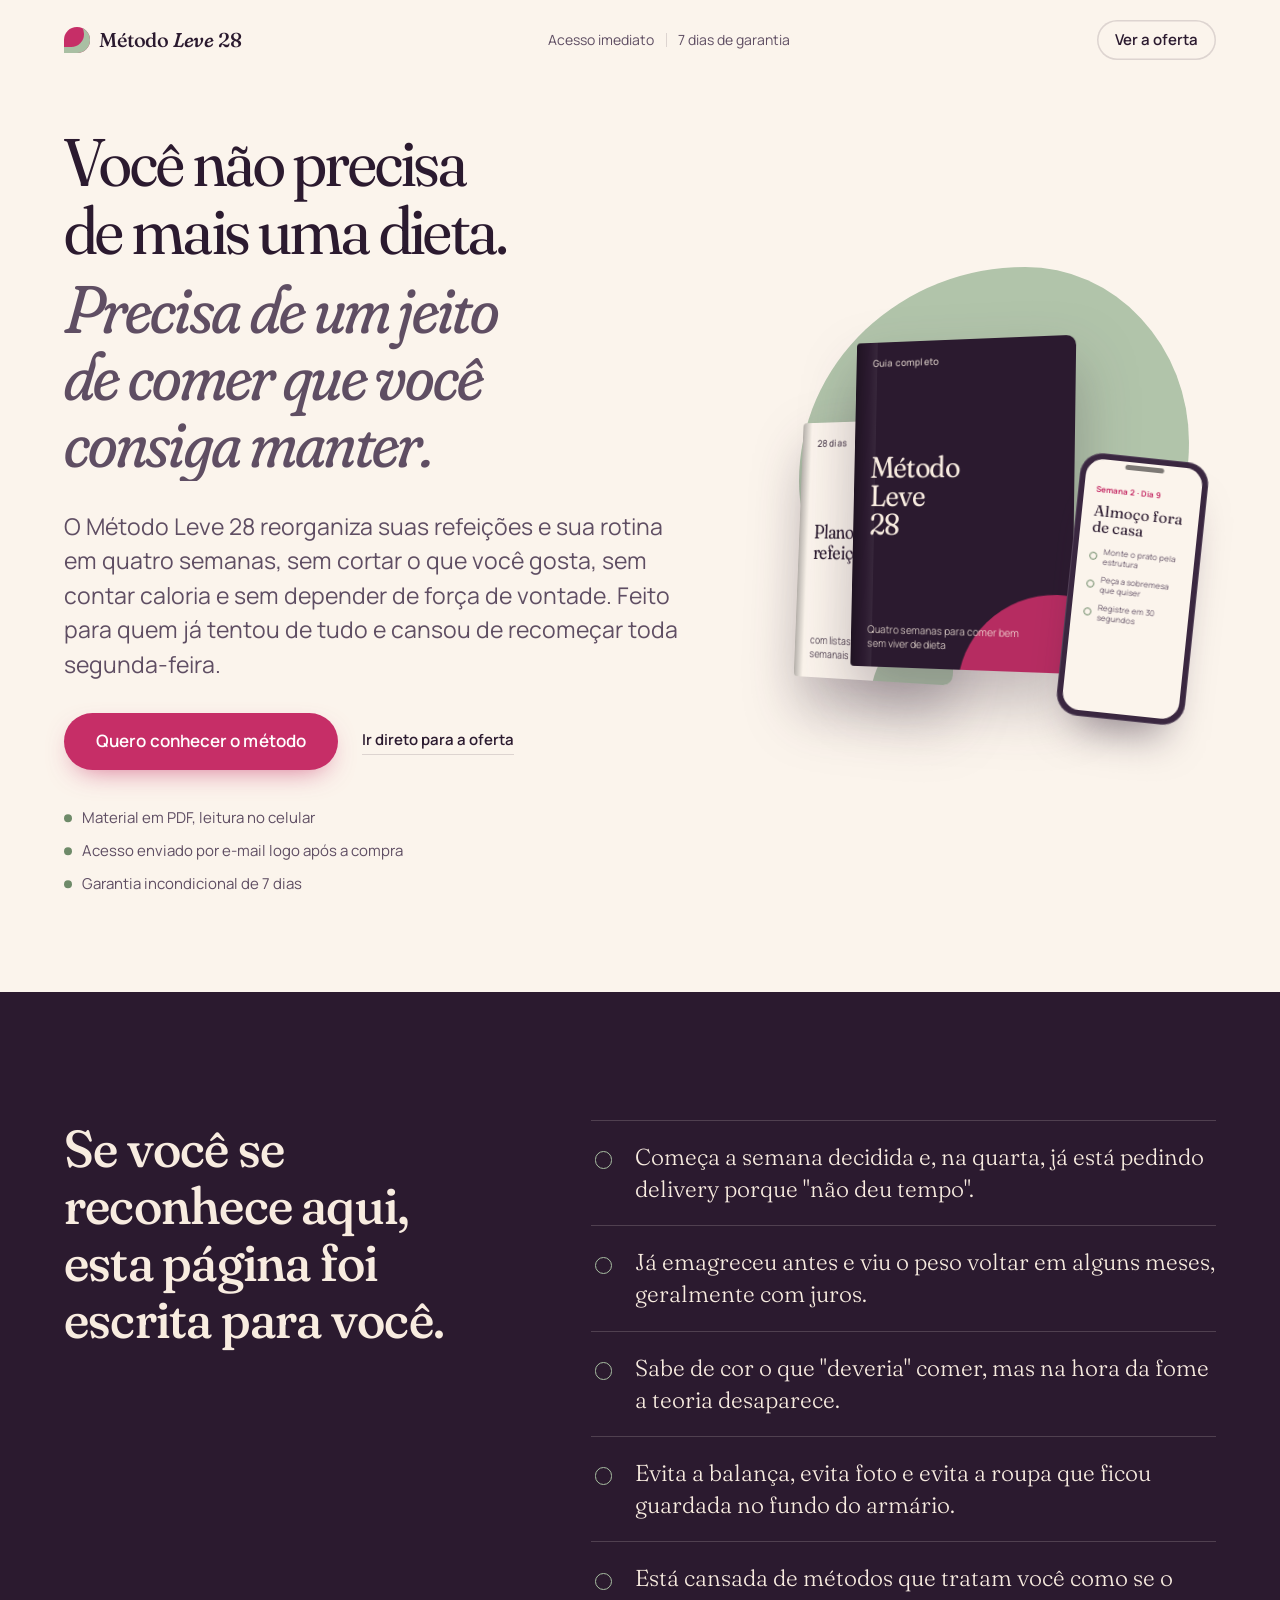
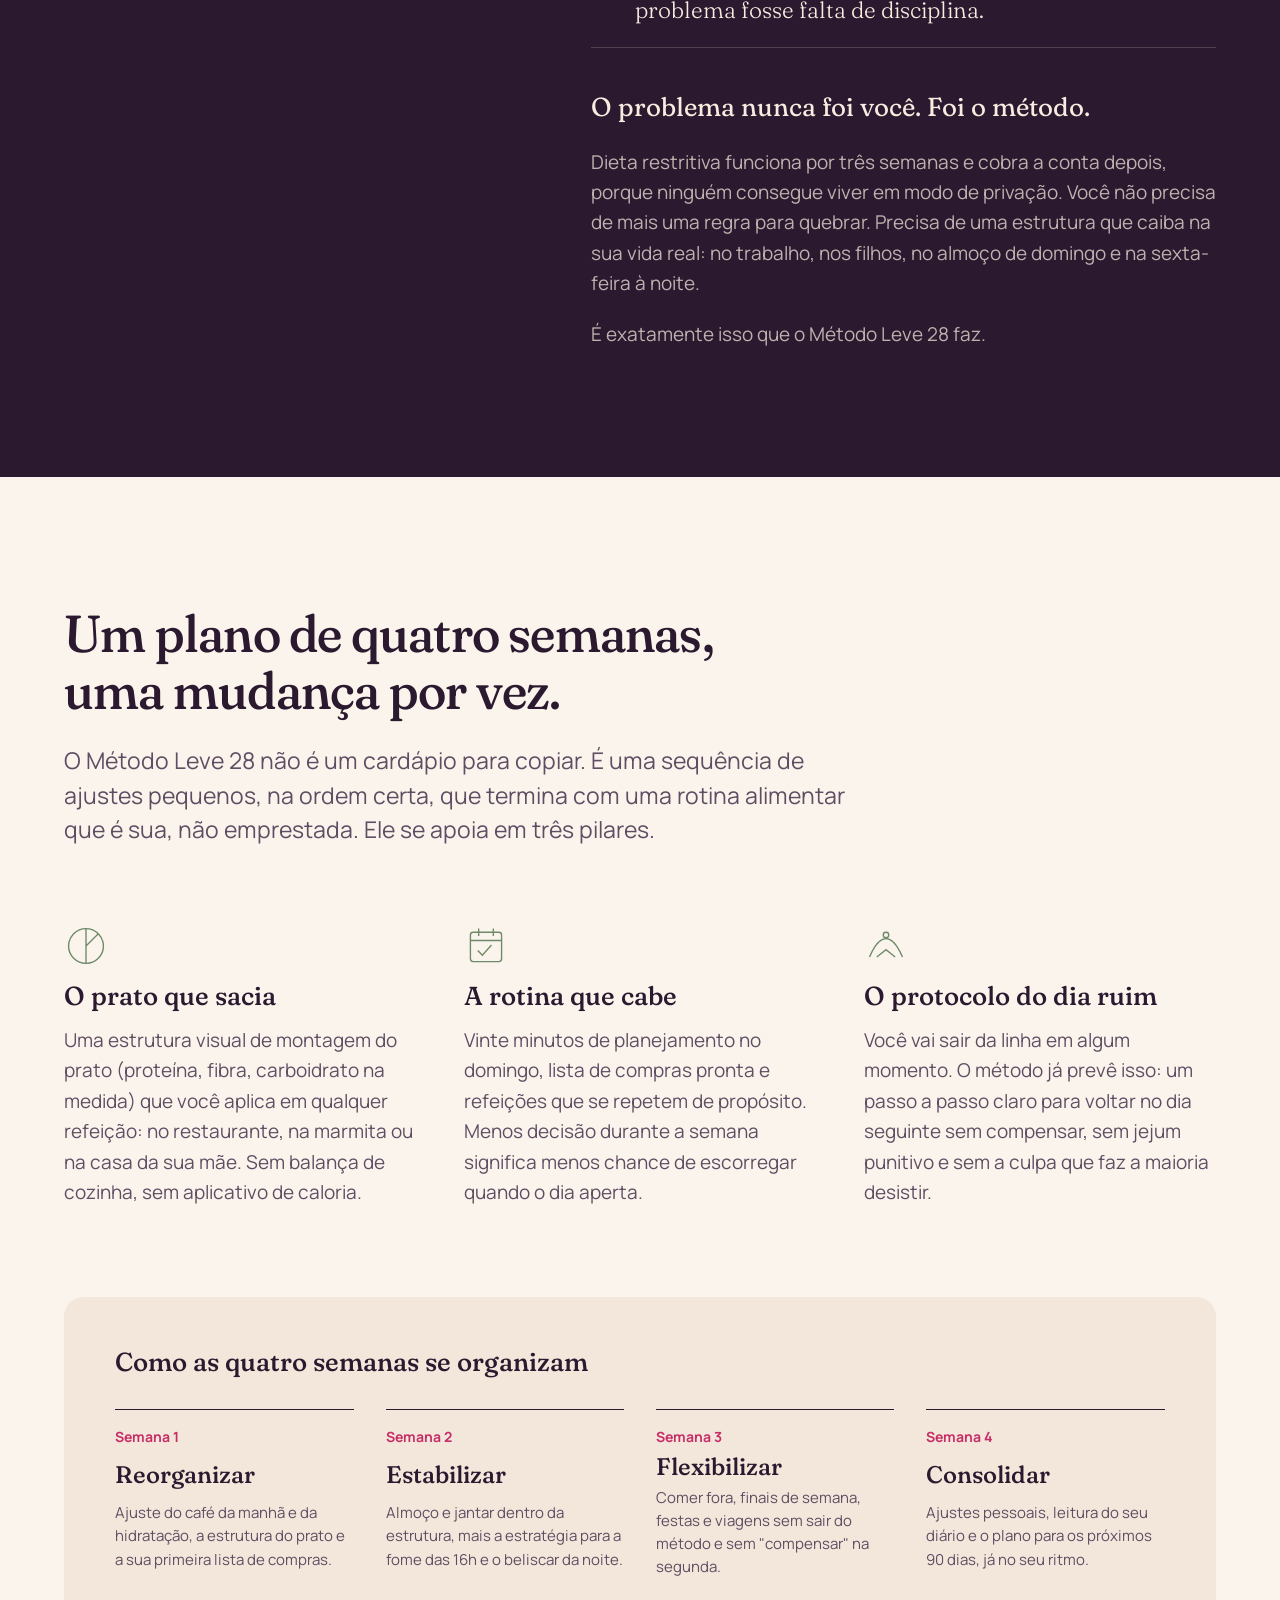
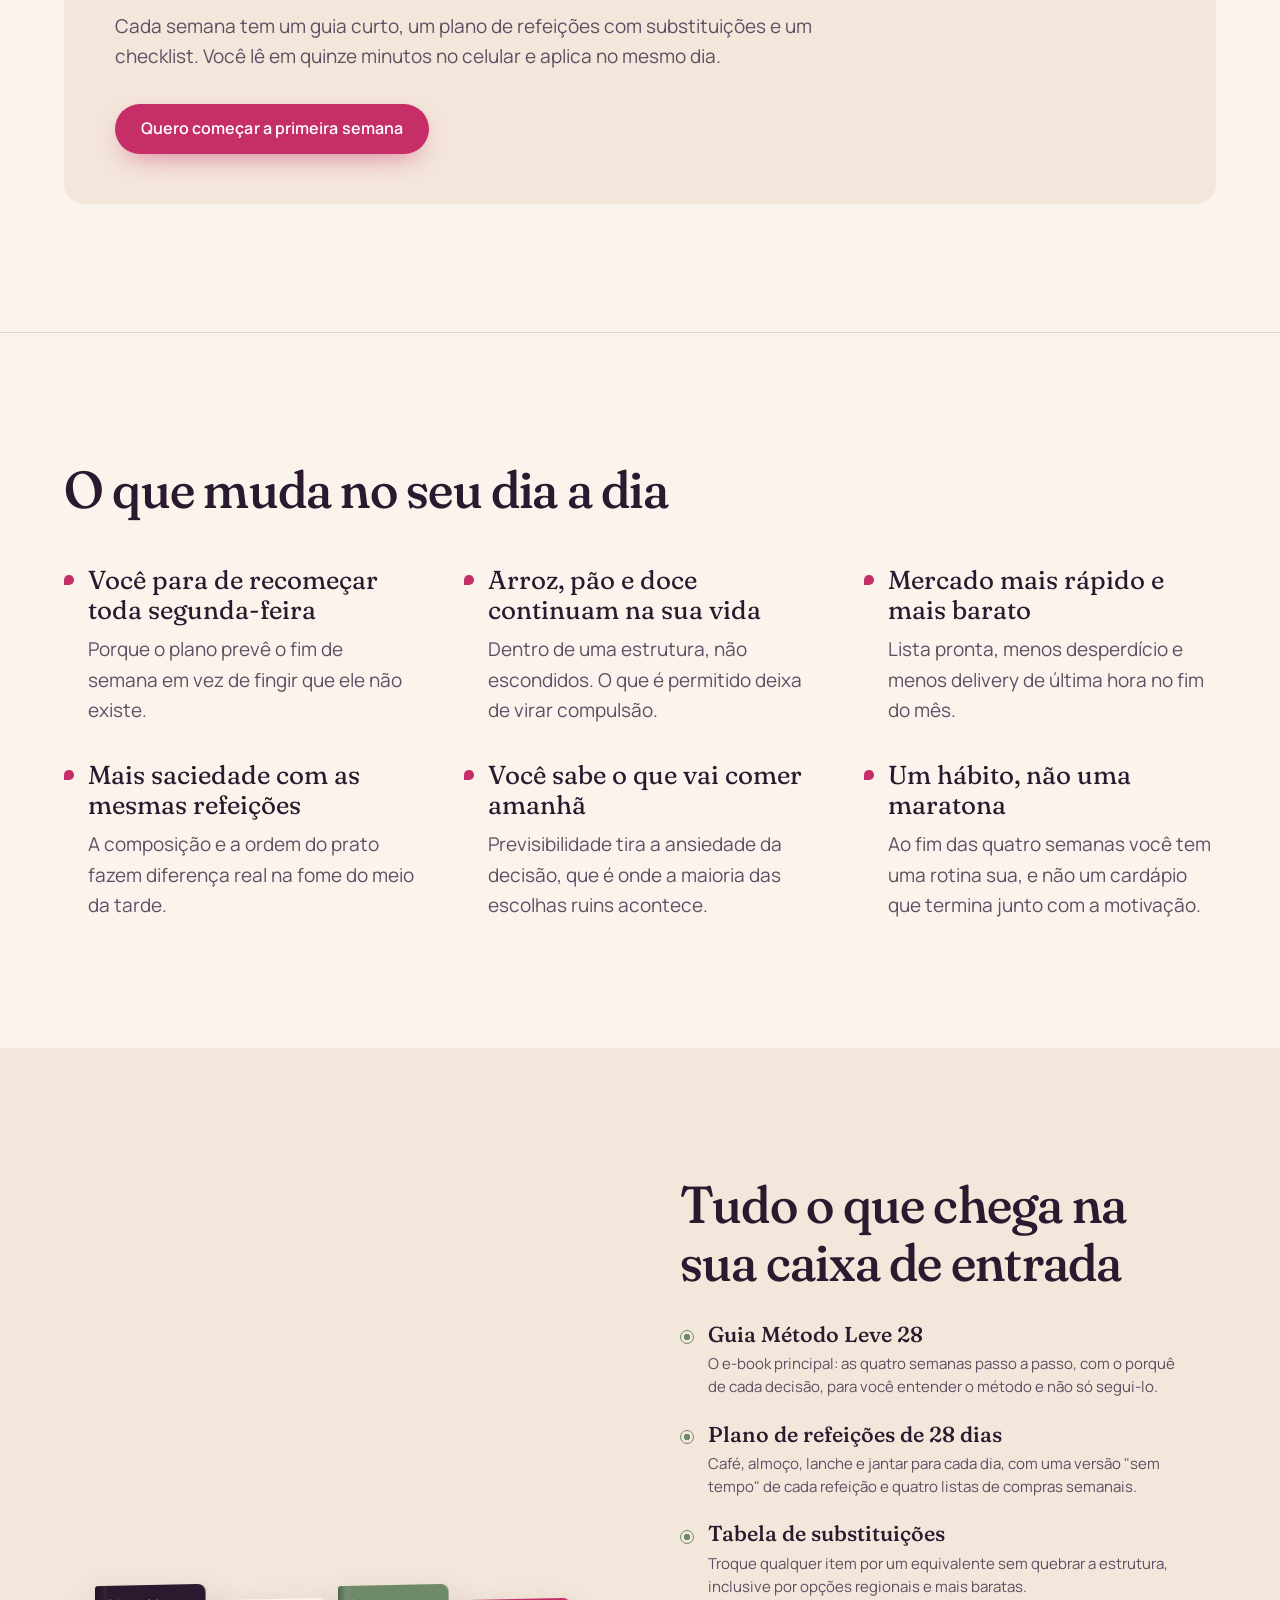
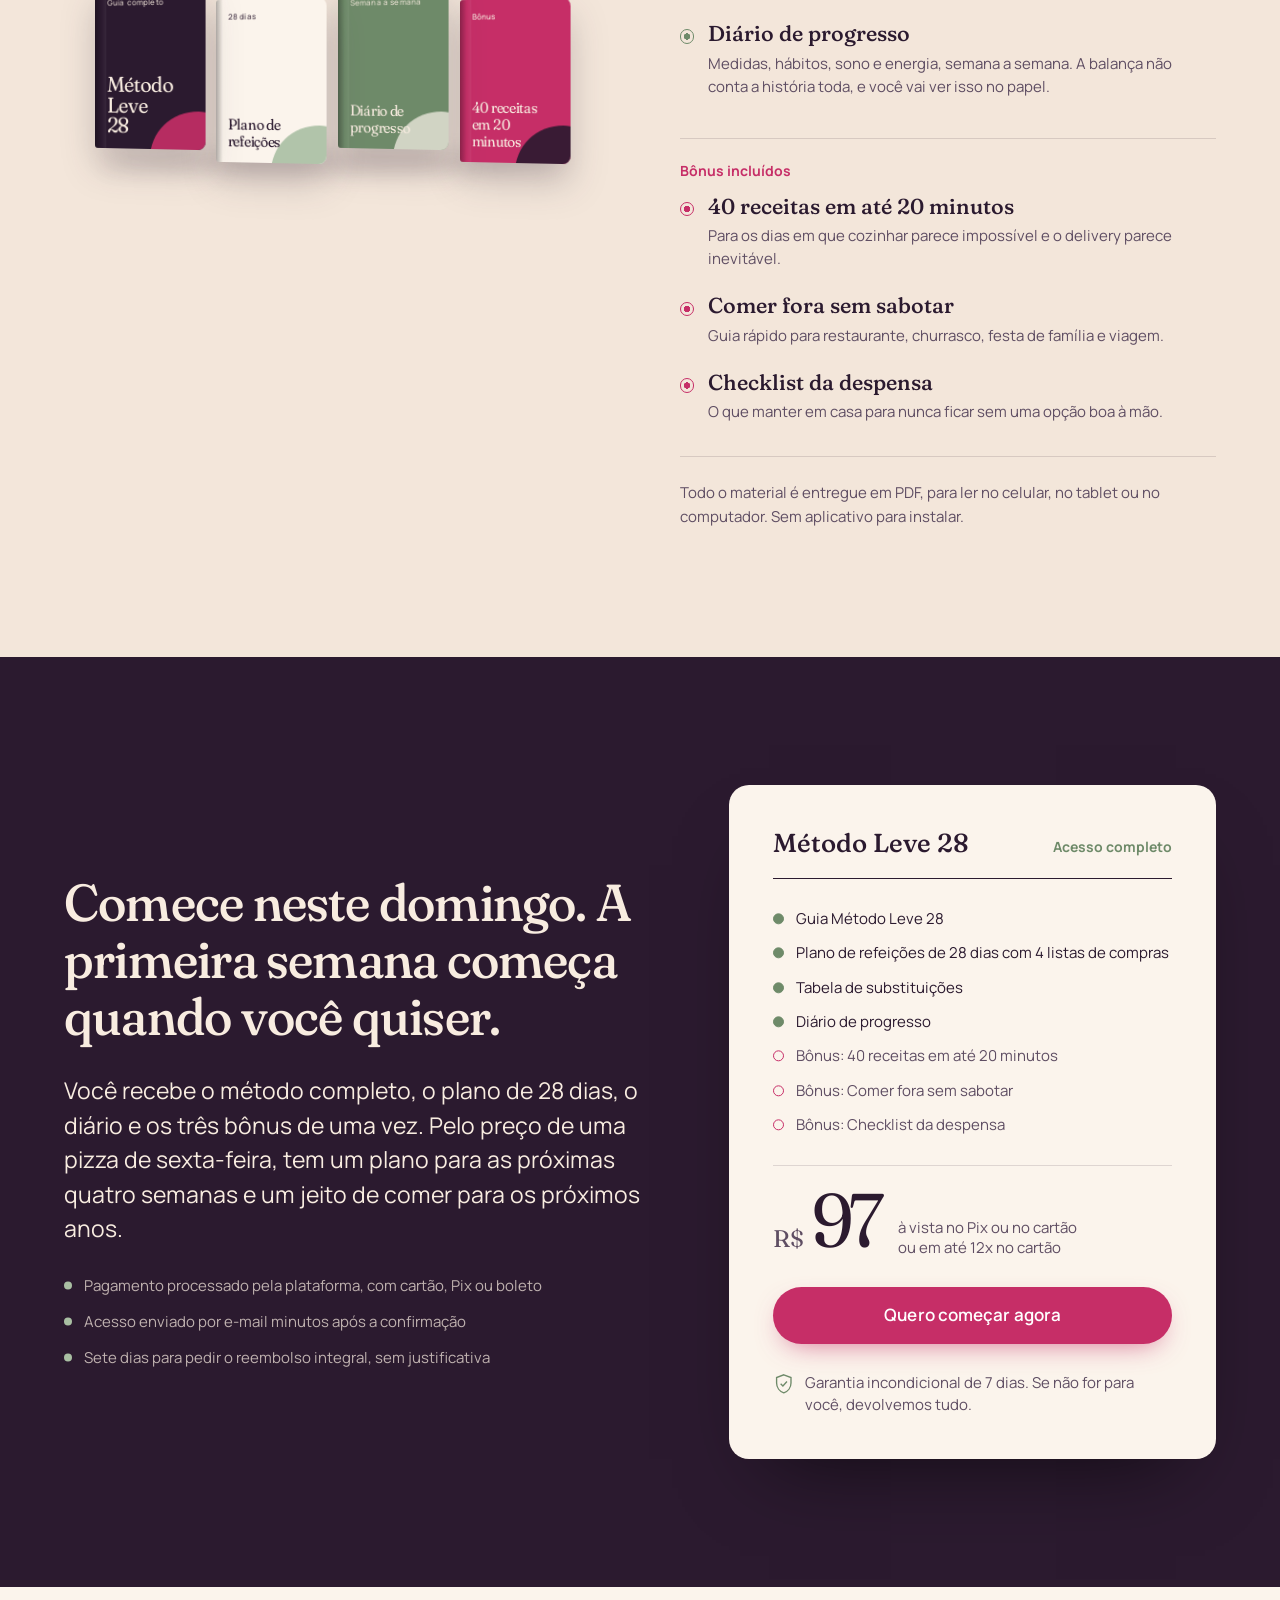
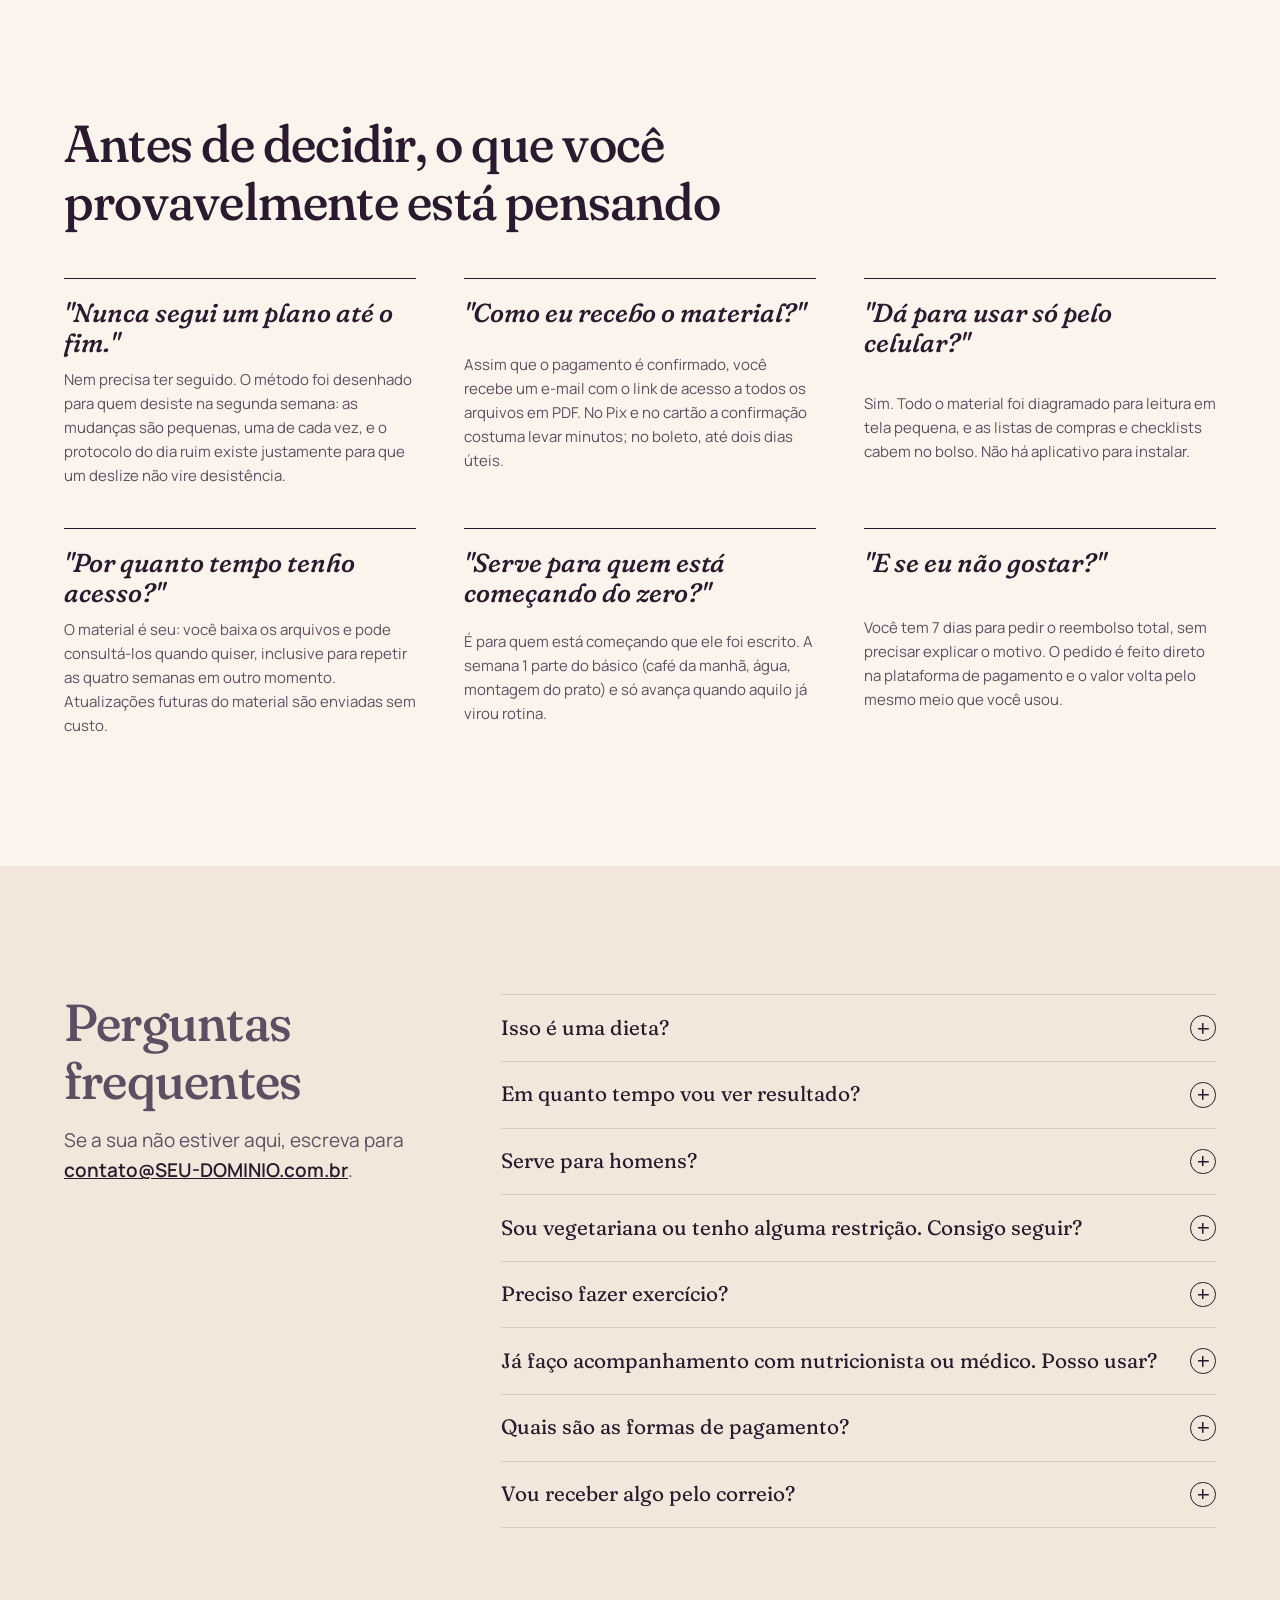
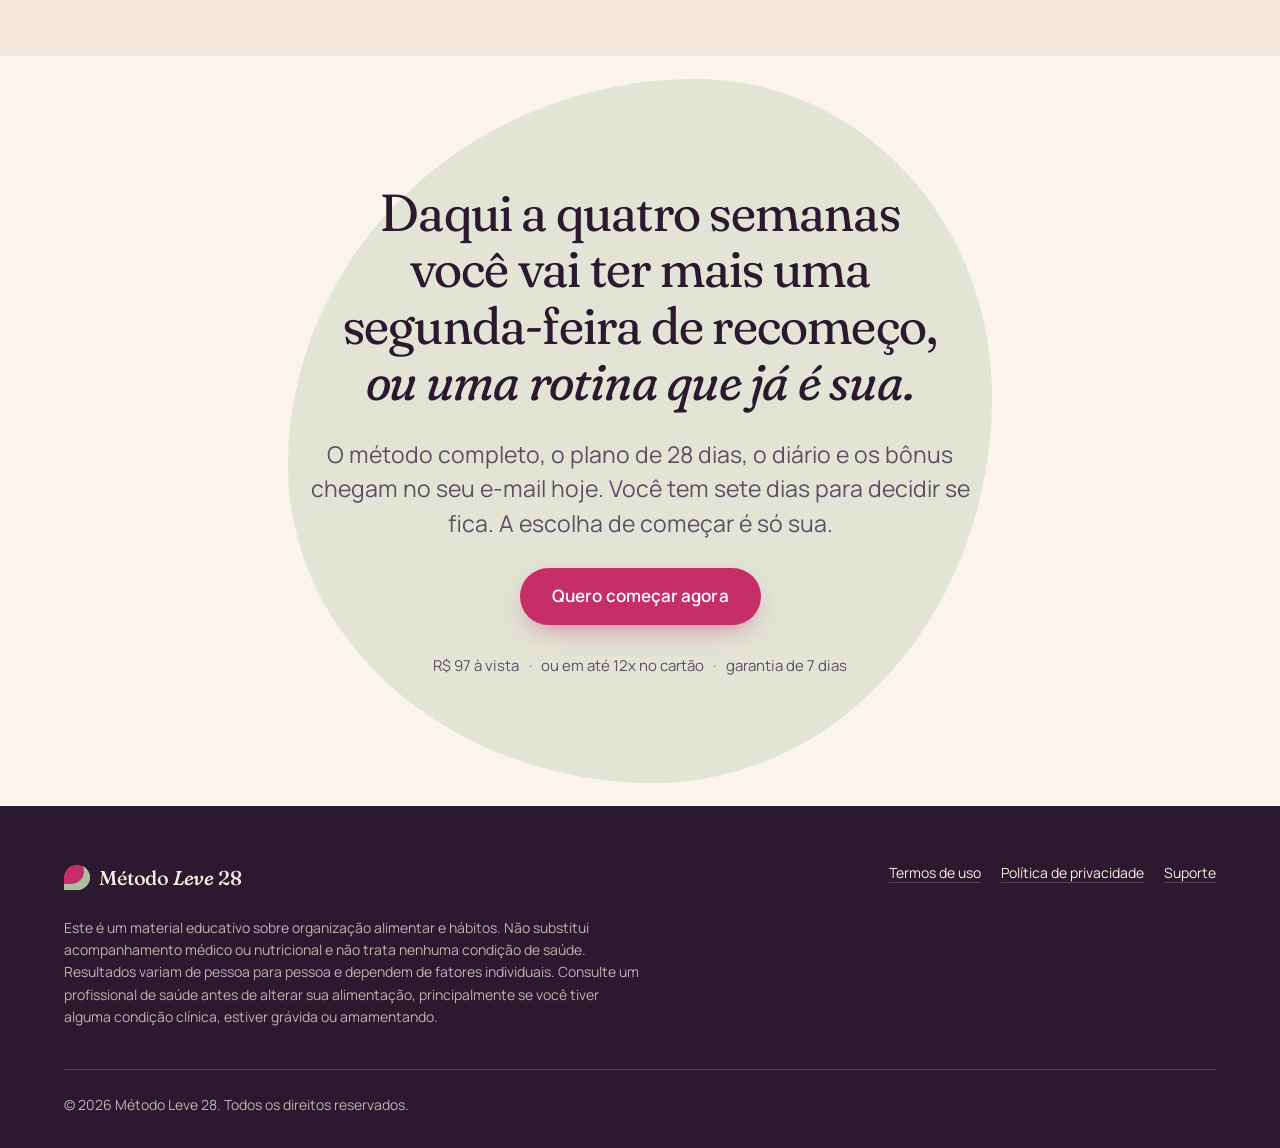
==== index.html @ 1464fa87 "Landing page Método Leve 28 Página de vendas estática (HTML, CSS e JS puros): hero, problema, método" ====
<!doctype html>
<html lang="pt-BR">
<head>
  <meta charset="utf-8">
  <meta name="viewport" content="width=device-width, initial-scale=1">
  <title>Método Leve 28 — Emagrecer sem viver de dieta</title>
  <meta name="description" content="Um plano de 4 semanas para reorganizar suas refeições e sua rotina sem cortar o que você gosta, sem contar caloria e sem depender de força de vontade.">
  <meta name="theme-color" content="#2B1A2F">

  <!-- Open Graph (ajuste a URL/imagem antes de publicar) -->
  <meta property="og:title" content="Método Leve 28 — Emagrecer sem viver de dieta">
  <meta property="og:description" content="4 semanas para reorganizar suas refeições e sua rotina — sem cortar o que você gosta e sem contar caloria.">
  <meta property="og:type" content="website">
  <!-- <meta property="og:image" content="https://SEU-DOMINIO/assets/img/og.jpg"> -->

  <link rel="preconnect" href="https://fonts.googleapis.com">
  <link rel="preconnect" href="https://fonts.gstatic.com" crossorigin>
  <link href="https://fonts.googleapis.com/css2?family=Fraunces:ital,opsz,wght,SOFT@0,9..144,300..700,0..100;1,9..144,300..700,0..100&family=Manrope:wght@400;500;600;700&display=swap" rel="stylesheet">
  <link rel="stylesheet" href="assets/css/style.css">
</head>
<body>

<a class="skip" href="#metodo">Pular para o conteúdo</a>

<!-- ============================================================
     01 · HERO
     ============================================================ -->
<header class="hero" id="topo">
  <nav class="nav wrap" aria-label="Principal">
    <a class="brand" href="#topo" aria-label="Método Leve 28, início">
      <span class="brand__mark" aria-hidden="true"></span>
      <span class="brand__name">Método <em>Leve</em> 28</span>
    </a>
    <ul class="nav__trust" aria-label="Garantias">
      <li>Acesso imediato</li>
      <li>7 dias de garantia</li>
    </ul>
    <a class="nav__cta btn btn--ghost" href="#oferta">Ver a oferta</a>
  </nav>

  <div class="hero__grid wrap">
    <div class="hero__copy">
      <h1 class="hero__title">
        <span class="line"><span>Você não precisa de mais uma dieta.</span></span>
        <span class="line line--soft"><span>Precisa de um jeito de comer que você consiga manter.</span></span>
      </h1>
      <p class="hero__lead">
        O Método Leve 28 reorganiza suas refeições e sua rotina em quatro semanas,
        sem cortar o que você gosta, sem contar caloria e sem depender de força de vontade.
        Feito para quem já tentou de tudo e cansou de recomeçar toda segunda-feira.
      </p>
      <div class="hero__actions">
        <a class="btn btn--primary btn--lg" href="#metodo">Quero conhecer o método</a>
        <a class="hero__secondary" href="#oferta">Ir direto para a oferta</a>
      </div>
      <ul class="hero__proof" aria-label="Condições">
        <li>Material em PDF, leitura no celular</li>
        <li>Acesso enviado por e-mail logo após a compra</li>
        <li>Garantia incondicional de 7 dias</li>
      </ul>
    </div>

    <!-- Composição do produto construída em CSS (sem imagens externas) -->
    <div class="hero__visual" aria-hidden="true">
      <div class="shape"></div>
      <div class="stack">
        <div class="book book--main">
          <div class="book__cover">
            <span class="book__kicker">Guia completo</span>
            <span class="book__title">Método<br>Leve<br>28</span>
            <span class="book__sub">Quatro semanas para comer bem sem viver de dieta</span>
          </div>
          <div class="book__spine"></div>
        </div>
        <div class="book book--plan">
          <div class="book__cover">
            <span class="book__kicker">28 dias</span>
            <span class="book__title book__title--sm">Plano de refeições</span>
            <span class="book__sub">com listas de compras semanais</span>
          </div>
          <div class="book__spine"></div>
        </div>
        <div class="phone">
          <div class="phone__bar"></div>
          <div class="phone__screen">
            <span class="phone__eyebrow">Semana 2 · Dia 9</span>
            <span class="phone__h">Almoço fora de casa</span>
            <span class="phone__row"><i></i>Monte o prato pela estrutura</span>
            <span class="phone__row"><i></i>Peça a sobremesa que quiser</span>
            <span class="phone__row"><i></i>Registre em 30 segundos</span>
          </div>
        </div>
      </div>
    </div>
  </div>
</header>

<main>

<!-- ============================================================
     02 · IDENTIFICAÇÃO COM O PROBLEMA
     ============================================================ -->
<section class="problem" id="problema">
  <div class="wrap problem__grid">
    <div class="problem__head">
      <h2 class="h2 h2--light">Se você se reconhece aqui, esta página foi escrita para você.</h2>
    </div>
    <ul class="problem__list">
      <li>Começa a semana decidida e, na quarta, já está pedindo delivery porque "não deu tempo".</li>
      <li>Já emagreceu antes e viu o peso voltar em alguns meses, geralmente com juros.</li>
      <li>Sabe de cor o que "deveria" comer, mas na hora da fome a teoria desaparece.</li>
      <li>Evita a balança, evita foto e evita a roupa que ficou guardada no fundo do armário.</li>
      <li>Está cansada de métodos que tratam você como se o problema fosse falta de disciplina.</li>
    </ul>
    <div class="problem__agit">
      <p class="lead lead--light">
        O problema nunca foi você. Foi o método.
      </p>
      <p>
        Dieta restritiva funciona por três semanas e cobra a conta depois, porque ninguém consegue viver em
        modo de privação. Você não precisa de mais uma regra para quebrar. Precisa de uma estrutura que caiba
        na sua vida real: no trabalho, nos filhos, no almoço de domingo e na sexta-feira à noite.
      </p>
      <p>
        É exatamente isso que o Método Leve 28 faz.
      </p>
    </div>
  </div>
</section>

<!-- ============================================================
     03 · APRESENTAÇÃO DA SOLUÇÃO
     ============================================================ -->
<section class="method" id="metodo">
  <div class="wrap">
    <div class="method__intro">
      <h2 class="h2">Um plano de quatro semanas, uma mudança por vez.</h2>
      <p class="lead">
        O Método Leve 28 não é um cardápio para copiar. É uma sequência de ajustes pequenos, na ordem certa,
        que termina com uma rotina alimentar que é sua, não emprestada. Ele se apoia em três pilares.
      </p>
    </div>

    <div class="pillars">
      <article class="pillar">
        <svg class="pillar__icon" viewBox="0 0 48 48" aria-hidden="true"><circle cx="24" cy="24" r="19" fill="none" stroke="currentColor" stroke-width="1.5"/><path d="M24 5v38M24 24l13.4-13.4" fill="none" stroke="currentColor" stroke-width="1.5"/></svg>
        <h3>O prato que sacia</h3>
        <p>Uma estrutura visual de montagem do prato (proteína, fibra, carboidrato na medida) que você aplica em qualquer refeição: no restaurante, na marmita ou na casa da sua mãe. Sem balança de cozinha, sem aplicativo de caloria.</p>
      </article>
      <article class="pillar">
        <svg class="pillar__icon" viewBox="0 0 48 48" aria-hidden="true"><rect x="7" y="9" width="34" height="32" rx="3" fill="none" stroke="currentColor" stroke-width="1.5"/><path d="M7 18h34M16 5v8M32 5v8" fill="none" stroke="currentColor" stroke-width="1.5"/><path d="M15 29l5 5 10-11" fill="none" stroke="currentColor" stroke-width="1.5"/></svg>
        <h3>A rotina que cabe</h3>
        <p>Vinte minutos de planejamento no domingo, lista de compras pronta e refeições que se repetem de propósito. Menos decisão durante a semana significa menos chance de escorregar quando o dia aperta.</p>
      </article>
      <article class="pillar">
        <svg class="pillar__icon" viewBox="0 0 48 48" aria-hidden="true"><path d="M6 36c6-14 12-20 18-20s12 6 18 20" fill="none" stroke="currentColor" stroke-width="1.5"/><path d="M14 36l10-8 10 8" fill="none" stroke="currentColor" stroke-width="1.5"/><circle cx="24" cy="12" r="3" fill="none" stroke="currentColor" stroke-width="1.5"/></svg>
        <h3>O protocolo do dia ruim</h3>
        <p>Você vai sair da linha em algum momento. O método já prevê isso: um passo a passo claro para voltar no dia seguinte sem compensar, sem jejum punitivo e sem a culpa que faz a maioria desistir.</p>
      </article>
    </div>

    <div class="weeks">
      <h3 class="weeks__title">Como as quatro semanas se organizam</h3>
      <ol class="weeks__list">
        <li>
          <span class="weeks__n">Semana 1</span>
          <h4>Reorganizar</h4>
          <p>Ajuste do café da manhã e da hidratação, a estrutura do prato e a sua primeira lista de compras.</p>
        </li>
        <li>
          <span class="weeks__n">Semana 2</span>
          <h4>Estabilizar</h4>
          <p>Almoço e jantar dentro da estrutura, mais a estratégia para a fome das 16h e o beliscar da noite.</p>
        </li>
        <li>
          <span class="weeks__n">Semana 3</span>
          <h4>Flexibilizar</h4>
          <p>Comer fora, finais de semana, festas e viagens sem sair do método e sem "compensar" na segunda.</p>
        </li>
        <li>
          <span class="weeks__n">Semana 4</span>
          <h4>Consolidar</h4>
          <p>Ajustes pessoais, leitura do seu diário e o plano para os próximos 90 dias, já no seu ritmo.</p>
        </li>
      </ol>
      <p class="weeks__how">
        Cada semana tem um guia curto, um plano de refeições com substituições e um checklist.
        Você lê em quinze minutos no celular e aplica no mesmo dia.
      </p>
      <a class="btn btn--primary" href="#oferta">Quero começar a primeira semana</a>
    </div>
  </div>
</section>

<!-- ============================================================
     04 · BENEFÍCIOS
     ============================================================ -->
<section class="benefits" id="beneficios">
  <div class="wrap">
    <h2 class="h2">O que muda no seu dia a dia</h2>
    <dl class="benefits__grid">
      <div>
        <dt>Você para de recomeçar toda segunda-feira</dt>
        <dd>Porque o plano prevê o fim de semana em vez de fingir que ele não existe.</dd>
      </div>
      <div>
        <dt>Arroz, pão e doce continuam na sua vida</dt>
        <dd>Dentro de uma estrutura, não escondidos. O que é permitido deixa de virar compulsão.</dd>
      </div>
      <div>
        <dt>Mercado mais rápido e mais barato</dt>
        <dd>Lista pronta, menos desperdício e menos delivery de última hora no fim do mês.</dd>
      </div>
      <div>
        <dt>Mais saciedade com as mesmas refeições</dt>
        <dd>A composição e a ordem do prato fazem diferença real na fome do meio da tarde.</dd>
      </div>
      <div>
        <dt>Você sabe o que vai comer amanhã</dt>
        <dd>Previsibilidade tira a ansiedade da decisão, que é onde a maioria das escolhas ruins acontece.</dd>
      </div>
      <div>
        <dt>Um hábito, não uma maratona</dt>
        <dd>Ao fim das quatro semanas você tem uma rotina sua, e não um cardápio que termina junto com a motivação.</dd>
      </div>
    </dl>
  </div>
</section>

<!-- ============================================================
     05 · O QUE VOCÊ VAI RECEBER
     ============================================================ -->
<section class="contents" id="conteudo">
  <div class="wrap contents__grid">
    <div class="contents__visual" aria-hidden="true">
      <div class="shelf">
        <div class="book book--main book--shelf">
          <div class="book__cover">
            <span class="book__kicker">Guia completo</span>
            <span class="book__title">Método<br>Leve<br>28</span>
          </div>
          <div class="book__spine"></div>
        </div>
        <div class="book book--plan book--shelf">
          <div class="book__cover">
            <span class="book__kicker">28 dias</span>
            <span class="book__title book__title--sm">Plano de refeições</span>
          </div>
          <div class="book__spine"></div>
        </div>
        <div class="book book--diary book--shelf">
          <div class="book__cover">
            <span class="book__kicker">Semana a semana</span>
            <span class="book__title book__title--sm">Diário de progresso</span>
          </div>
          <div class="book__spine"></div>
        </div>
        <div class="book book--bonus book--shelf">
          <div class="book__cover">
            <span class="book__kicker">Bônus</span>
            <span class="book__title book__title--sm">40 receitas em 20 minutos</span>
          </div>
          <div class="book__spine"></div>
        </div>
      </div>
    </div>

    <div class="contents__copy">
      <h2 class="h2">Tudo o que chega na sua caixa de entrada</h2>
      <ul class="items">
        <li>
          <h3>Guia Método Leve 28</h3>
          <p>O e-book principal: as quatro semanas passo a passo, com o porquê de cada decisão, para você entender o método e não só segui-lo.</p>
        </li>
        <li>
          <h3>Plano de refeições de 28 dias</h3>
          <p>Café, almoço, lanche e jantar para cada dia, com uma versão "sem tempo" de cada refeição e quatro listas de compras semanais.</p>
        </li>
        <li>
          <h3>Tabela de substituições</h3>
          <p>Troque qualquer item por um equivalente sem quebrar a estrutura, inclusive por opções regionais e mais baratas.</p>
        </li>
        <li>
          <h3>Diário de progresso</h3>
          <p>Medidas, hábitos, sono e energia, semana a semana. A balança não conta a história toda, e você vai ver isso no papel.</p>
        </li>
      </ul>

      <h3 class="items__bonus-title">Bônus incluídos</h3>
      <ul class="items items--bonus">
        <li>
          <h3>40 receitas em até 20 minutos</h3>
          <p>Para os dias em que cozinhar parece impossível e o delivery parece inevitável.</p>
        </li>
        <li>
          <h3>Comer fora sem sabotar</h3>
          <p>Guia rápido para restaurante, churrasco, festa de família e viagem.</p>
        </li>
        <li>
          <h3>Checklist da despensa</h3>
          <p>O que manter em casa para nunca ficar sem uma opção boa à mão.</p>
        </li>
      </ul>
      <p class="items__format">Todo o material é entregue em PDF, para ler no celular, no tablet ou no computador. Sem aplicativo para instalar.</p>
    </div>
  </div>
</section>

<!-- ============================================================
     06 · PROVA SOCIAL
     Esta seção fica OCULTA até existirem depoimentos reais.
     Ative em assets/js/main.js → CONFIG.showTestimonials = true
     e substitua os textos de exemplo pelos depoimentos verdadeiros.
     ============================================================ -->
<section class="social" id="depoimentos" data-testimonials hidden>
  <div class="wrap">
    <h2 class="h2">Quem já começou</h2>
    <div class="social__grid">
      <!-- TODO: substituir pelos depoimentos REAIS (nome, cidade, texto). Não publicar com os placeholders. -->
      <figure class="quote">
        <blockquote><p data-placeholder>[Depoimento real da cliente aqui — texto na íntegra, sem edição de sentido]</p></blockquote>
        <figcaption><strong data-placeholder>[Nome]</strong><span data-placeholder>[Cidade/UF]</span></figcaption>
      </figure>
      <figure class="quote">
        <blockquote><p data-placeholder>[Depoimento real da cliente aqui]</p></blockquote>
        <figcaption><strong data-placeholder>[Nome]</strong><span data-placeholder>[Cidade/UF]</span></figcaption>
      </figure>
      <figure class="quote">
        <blockquote><p data-placeholder>[Depoimento real da cliente aqui]</p></blockquote>
        <figcaption><strong data-placeholder>[Nome]</strong><span data-placeholder>[Cidade/UF]</span></figcaption>
      </figure>
    </div>
  </div>
</section>

<!-- ============================================================
     07 · OFERTA
     ============================================================ -->
<section class="offer" id="oferta">
  <div class="wrap offer__grid">
    <div class="offer__copy">
      <h2 class="h2 h2--light">Comece neste domingo. A primeira semana começa quando você quiser.</h2>
      <p class="lead lead--light">
        Você recebe o método completo, o plano de 28 dias, o diário e os três bônus de uma vez.
        Pelo preço de uma pizza de sexta-feira, tem um plano para as próximas quatro semanas e um jeito de comer
        para os próximos anos.
      </p>
      <ul class="offer__assurances">
        <li>Pagamento processado pela plataforma, com cartão, Pix ou boleto</li>
        <li>Acesso enviado por e-mail minutos após a confirmação</li>
        <li>Sete dias para pedir o reembolso integral, sem justificativa</li>
      </ul>
    </div>

    <div class="price" role="region" aria-labelledby="price-title">
      <div class="price__head">
        <h3 id="price-title">Método Leve 28</h3>
        <p>Acesso completo</p>
      </div>
      <ul class="price__list">
        <li>Guia Método Leve 28</li>
        <li>Plano de refeições de 28 dias com 4 listas de compras</li>
        <li>Tabela de substituições</li>
        <li>Diário de progresso</li>
        <li class="price__bonus">Bônus: 40 receitas em até 20 minutos</li>
        <li class="price__bonus">Bônus: Comer fora sem sabotar</li>
        <li class="price__bonus">Bônus: Checklist da despensa</li>
      </ul>
      <div class="price__value">
        <span class="price__currency">R$</span>
        <span class="price__amount" data-price>97</span>
        <span class="price__terms">à vista no Pix ou no cartão<br><span data-installments>ou em até 12x no cartão</span></span>
      </div>
      <!-- INTEGRAÇÃO: o href é preenchido por CONFIG.checkoutUrl (assets/js/main.js). Enquanto vazio, o botão rola até a FAQ. -->
      <a class="btn btn--primary btn--lg btn--block" href="#faq" data-checkout>Quero começar agora</a>
      <p class="price__guarantee">
        <svg viewBox="0 0 24 24" aria-hidden="true"><path d="M12 2l8 3v6c0 5-3.4 9.4-8 11-4.6-1.6-8-6-8-11V5l8-3z" fill="none" stroke="currentColor" stroke-width="1.5"/><path d="M8.5 12l2.5 2.5 4.5-5" fill="none" stroke="currentColor" stroke-width="1.5"/></svg>
        <span>Garantia incondicional de <span data-guarantee>7</span> dias. Se não for para você, devolvemos tudo.</span>
      </p>
    </div>
  </div>
</section>

<!-- ============================================================
     08 · QUEBRA DE OBJEÇÕES
     ============================================================ -->
<section class="objections" id="duvidas">
  <div class="wrap">
    <h2 class="h2">Antes de decidir, o que você provavelmente está pensando</h2>
    <div class="obj__grid">
      <div class="obj">
        <h3>"Nunca segui um plano até o fim."</h3>
        <p>Nem precisa ter seguido. O método foi desenhado para quem desiste na segunda semana: as mudanças são pequenas, uma de cada vez, e o protocolo do dia ruim existe justamente para que um deslize não vire desistência.</p>
      </div>
      <div class="obj">
        <h3>"Como eu recebo o material?"</h3>
        <p>Assim que o pagamento é confirmado, você recebe um e-mail com o link de acesso a todos os arquivos em PDF. No Pix e no cartão a confirmação costuma levar minutos; no boleto, até dois dias úteis.</p>
      </div>
      <div class="obj">
        <h3>"Dá para usar só pelo celular?"</h3>
        <p>Sim. Todo o material foi diagramado para leitura em tela pequena, e as listas de compras e checklists cabem no bolso. Não há aplicativo para instalar.</p>
      </div>
      <div class="obj">
        <h3>"Por quanto tempo tenho acesso?"</h3>
        <p>O material é seu: você baixa os arquivos e pode consultá-los quando quiser, inclusive para repetir as quatro semanas em outro momento. <span data-access-note>Atualizações futuras do material são enviadas sem custo.</span></p>
      </div>
      <div class="obj">
        <h3>"Serve para quem está começando do zero?"</h3>
        <p>É para quem está começando que ele foi escrito. A semana 1 parte do básico (café da manhã, água, montagem do prato) e só avança quando aquilo já virou rotina.</p>
      </div>
      <div class="obj">
        <h3>"E se eu não gostar?"</h3>
        <p>Você tem <span data-guarantee>7</span> dias para pedir o reembolso total, sem precisar explicar o motivo. O pedido é feito direto na plataforma de pagamento e o valor volta pelo mesmo meio que você usou.</p>
      </div>
    </div>
  </div>
</section>

<!-- ============================================================
     09 · FAQ
     ============================================================ -->
<section class="faq" id="faq">
  <div class="wrap faq__grid">
    <div class="faq__head">
      <h2 class="h2">Perguntas frequentes</h2>
      <p>Se a sua não estiver aqui, escreva para <a href="mailto:contato@SEU-DOMINIO.com.br" data-support-email>contato@SEU-DOMINIO.com.br</a>.</p>
    </div>
    <div class="accordion" data-accordion>
      <details>
        <summary>Isso é uma dieta?</summary>
        <div class="accordion__body"><p>Não. Dieta tem data para acabar e lista de proibições. O Método Leve 28 é um processo de reorganização: você aprende a montar refeições e a planejar a semana de um jeito que continua funcionando depois do dia 28, incluindo arroz, pão, sobremesa e almoço de domingo.</p></div>
      </details>
      <details>
        <summary>Em quanto tempo vou ver resultado?</summary>
        <div class="accordion__body"><p>Varia de pessoa para pessoa, e qualquer página que prometa um número está mentindo. O que a maioria percebe primeiro, ainda nas duas primeiras semanas, é menos fome descontrolada à tarde e mais energia. Mudanças no corpo acompanham a consistência, e é por isso que o diário acompanha mais do que a balança.</p></div>
      </details>
      <details>
        <summary>Serve para homens?</summary>
        <div class="accordion__body"><p>Serve. A estrutura do prato e o planejamento semanal funcionam para qualquer pessoa adulta. A tabela de substituições permite ajustar as porções para quem precisa de mais volume.</p></div>
      </details>
      <details>
        <summary>Sou vegetariana ou tenho alguma restrição. Consigo seguir?</summary>
        <div class="accordion__body"><p>Na maior parte dos casos, sim: a tabela de substituições traz equivalentes vegetais para as proteínas e alternativas para glúten e lactose. Se você tem uma condição clínica ou uma restrição prescrita, siga a orientação do seu profissional de saúde e use o método como apoio de organização, não como substituto.</p></div>
      </details>
      <details>
        <summary>Preciso fazer exercício?</summary>
        <div class="accordion__body"><p>O método é sobre alimentação e rotina, e funciona sem academia. Há um capítulo sobre movimento no dia a dia (caminhada, escada, pausas), mas nada que exija equipamento ou treino.</p></div>
      </details>
      <details>
        <summary>Já faço acompanhamento com nutricionista ou médico. Posso usar?</summary>
        <div class="accordion__body"><p>Pode, e vale levar o material para a consulta. O método não substitui acompanhamento profissional nem trata nenhuma condição; ele organiza a execução do dia a dia, que costuma ser onde a orientação se perde.</p></div>
      </details>
      <details>
        <summary>Quais são as formas de pagamento?</summary>
        <div class="accordion__body"><p>Cartão de crédito (à vista ou parcelado), Pix e boleto, processados pela plataforma de pagamento. Seus dados de cartão não passam por este site.</p></div>
      </details>
      <details>
        <summary>Vou receber algo pelo correio?</summary>
        <div class="accordion__body"><p>Não. O Método Leve 28 é 100% digital. Isso é o que permite o acesso imediato e o preço que você vê nesta página.</p></div>
      </details>
    </div>
  </div>
</section>

<!-- ============================================================
     10 · CTA FINAL
     ============================================================ -->
<section class="final" id="comecar">
  <div class="wrap final__inner">
    <h2 class="final__title">
      Daqui a quatro semanas você vai ter mais uma segunda-feira de recomeço,
      <em>ou uma rotina que já é sua.</em>
    </h2>
    <p class="final__lead">
      O método completo, o plano de 28 dias, o diário e os bônus chegam no seu e-mail hoje.
      Você tem sete dias para decidir se fica. A escolha de começar é só sua.
    </p>
    <a class="btn btn--primary btn--lg" href="#faq" data-checkout>Quero começar agora</a>
    <p class="final__price">R$ <span data-price>97</span> à vista <span class="sep">·</span> <span data-installments>ou em até 12x no cartão</span> <span class="sep">·</span> garantia de <span data-guarantee>7</span> dias</p>
  </div>
</section>

</main>

<footer class="footer">
  <div class="wrap footer__grid">
    <div>
      <a class="brand brand--footer" href="#topo"><span class="brand__mark" aria-hidden="true"></span><span class="brand__name">Método <em>Leve</em> 28</span></a>
      <p class="footer__legal">
        Este é um material educativo sobre organização alimentar e hábitos. Não substitui acompanhamento médico
        ou nutricional e não trata nenhuma condição de saúde. Resultados variam de pessoa para pessoa e dependem
        de fatores individuais. Consulte um profissional de saúde antes de alterar sua alimentação, principalmente
        se você tiver alguma condição clínica, estiver grávida ou amamentando.
      </p>
    </div>
    <ul class="footer__links">
      <!-- TODO: apontar para as páginas reais -->
      <li><a href="#" data-link="termos">Termos de uso</a></li>
      <li><a href="#" data-link="privacidade">Política de privacidade</a></li>
      <li><a href="mailto:contato@SEU-DOMINIO.com.br" data-support-email>Suporte</a></li>
    </ul>
  </div>
  <p class="footer__copy wrap">© <span data-year></span> Método Leve 28. Todos os direitos reservados. <span data-cnpj><!-- TODO: razão social e CNPJ --></span></p>
</footer>

<!-- Barra fixa de CTA no mobile (aparece após a primeira dobra) -->
<div class="sticky" data-sticky aria-hidden="true">
  <div class="sticky__inner">
    <span class="sticky__price">R$ <strong data-price>97</strong> <small>à vista</small></span>
    <a class="btn btn--primary" href="#oferta" data-sticky-cta>Quero começar</a>
  </div>
</div>

<script src="assets/js/main.js" defer></script>
</body>
</html>
---- assets/css/style.css ----
/* ============================================================
   MÉTODO LEVE 28 — folha de estilos
   Mobile-first. Tokens no :root; seções em ordem de leitura.
   ============================================================ */

:root {
  /* Paleta */
  --paper: #FBF4EC;        /* damasco claro: fundo principal */
  --paper-2: #F3E6DA;      /* damasco profundo: blocos secundários */
  --ink: #2B1A2F;          /* berinjela: texto e seções escuras */
  --ink-2: #3A2740;        /* berinjela elevada */
  --ink-soft: #5F4E63;     /* texto secundário */
  --cream: #F8ECE0;        /* texto sobre fundo escuro */
  --cream-soft: rgba(248, 236, 224, 0.72);
  --accent: #C62E67;       /* framboesa: ação */
  --accent-deep: #A3224F;
  --accent-tint: rgba(198, 46, 103, 0.10);
  --sage: #A9BFA3;         /* sálvia: respiro, formas */
  --sage-deep: #6E8A69;
  --sage-tint: rgba(169, 191, 163, 0.30);
  --line: rgba(43, 26, 47, 0.14);
  --line-light: rgba(248, 236, 224, 0.18);

  /* Tipografia */
  --font-display: "Fraunces", Georgia, serif;
  --font-body: "Manrope", system-ui, -apple-system, "Segoe UI", sans-serif;
  --fs-xs: 0.875rem;
  --fs-sm: 0.9375rem;
  --fs-md: clamp(1.0625rem, 1rem + 0.3vw, 1.1875rem);
  --fs-lead: clamp(1.1875rem, 1.05rem + 0.6vw, 1.4375rem);
  --fs-h3: clamp(1.25rem, 1.1rem + 0.7vw, 1.625rem);
  --fs-h2: clamp(2rem, 1.3rem + 3vw, 3.25rem);
  --fs-h1: clamp(2.4rem, 1rem + 4vw, 4.2rem);

  /* Layout */
  --wrap: 72rem;
  --gutter: clamp(1.25rem, 4vw, 3rem);
  --section: clamp(4.5rem, 10vw, 8.5rem);
  --radius: 1.25rem;
  --radius-sm: 0.75rem;

  --ease-out: cubic-bezier(0.22, 1, 0.36, 1);
}

/* ---------- Base ---------- */
*, *::before, *::after { box-sizing: border-box; }
html { scroll-behavior: smooth; -webkit-text-size-adjust: 100%; }
@media (prefers-reduced-motion: reduce) { html { scroll-behavior: auto; } }

body {
  margin: 0;
  background: var(--paper);
  color: var(--ink);
  font-family: var(--font-body);
  font-size: var(--fs-md);
  line-height: 1.6;
  -webkit-font-smoothing: antialiased;
  text-rendering: optimizeLegibility;
}

h1, h2, h3, h4 { margin: 0; font-weight: 500; line-height: 1.1; }
p { margin: 0; }
ul, ol { margin: 0; padding: 0; list-style: none; }
a { color: inherit; }
svg { display: block; }
img { max-width: 100%; display: block; }

.wrap { width: min(100% - 2 * var(--gutter), var(--wrap)); margin-inline: auto; }

.skip {
  position: absolute; left: 1rem; top: -4rem;
  padding: .6rem 1rem; background: var(--ink); color: var(--cream);
  border-radius: var(--radius-sm); z-index: 100; transition: top .2s;
}
.skip:focus { top: 1rem; }

:focus-visible { outline: 3px solid var(--accent); outline-offset: 3px; border-radius: 4px; }

/* Tipos reutilizáveis */
.h2 {
  font-family: var(--font-display);
  font-size: var(--fs-h2);
  font-variation-settings: "SOFT" 60, "opsz" 72;
  letter-spacing: -0.015em;
  max-width: 22ch;
  text-wrap: balance;
}
.h2--light { color: var(--cream); }
.lead { font-size: var(--fs-lead); line-height: 1.5; color: var(--ink-soft); max-width: 58ch; }
.lead--light { color: var(--cream); }

/* ---------- Botões ---------- */
.btn {
  --btn-bg: var(--ink);
  --btn-fg: var(--cream);
  position: relative;
  display: inline-flex; align-items: center; justify-content: center; gap: .5rem;
  padding: .95rem 1.6rem;
  background: var(--btn-bg); color: var(--btn-fg);
  font: 600 1rem/1.2 var(--font-body);
  letter-spacing: 0.005em;
  text-align: center;
  text-decoration: none;
  border: 0; border-radius: 999px;
  cursor: pointer;
  isolation: isolate; overflow: hidden;
  transition: transform .25s var(--ease-out), box-shadow .25s var(--ease-out), background-color .25s;
  will-change: transform;
}
.btn::after {
  /* brilho que atravessa no hover: a única microinteração dos botões */
  content: ""; position: absolute; inset: 0; z-index: -1;
  background: linear-gradient(115deg, transparent 35%, rgba(255,255,255,.22) 50%, transparent 65%);
  transform: translateX(-120%);
  transition: transform .7s var(--ease-out);
}
.btn:hover::after { transform: translateX(120%); }
.btn:hover { transform: translateY(-2px); }
.btn:active { transform: translateY(0) scale(.985); }

.btn--primary {
  --btn-bg: var(--accent);
  --btn-fg: #fff;
  box-shadow: 0 10px 28px -12px rgba(198, 46, 103, .75);
}
.btn--primary:hover { background: var(--accent-deep); box-shadow: 0 16px 32px -14px rgba(198, 46, 103, .85); }
.btn--ghost {
  --btn-bg: transparent;
  --btn-fg: var(--ink);
  box-shadow: inset 0 0 0 1.5px var(--line);
}
.btn--ghost:hover { box-shadow: inset 0 0 0 1.5px var(--ink); }
.btn--lg { padding: 1.15rem 2rem; font-size: 1.0625rem; }
.btn--block { width: 100%; }

@media (prefers-reduced-motion: reduce) {
  .btn, .btn::after { transition: none; }
  .btn:hover { transform: none; }
}

/* ============================================================
   01 · HERO
   ============================================================ */
.hero {
  position: relative;
  overflow: clip;
  padding-bottom: clamp(3rem, 8vw, 6rem);
}

.nav {
  display: flex; align-items: center; justify-content: space-between; gap: 1rem;
  padding-block: 1.25rem;
}
.brand { display: inline-flex; align-items: center; gap: .6rem; text-decoration: none; }
.brand__mark {
  width: 1.6rem; height: 1.6rem; border-radius: 50% 50% 50% 0;
  background: var(--accent);
  box-shadow: inset -6px -6px 0 var(--sage);
}
.brand__name { font-family: var(--font-display); font-size: 1.25rem; font-weight: 500; letter-spacing: -0.01em; }
.brand__name em { font-style: italic; font-variation-settings: "SOFT" 100; }
.nav__trust { display: none; gap: 1.5rem; font-size: var(--fs-xs); color: var(--ink-soft); }
.nav__trust li { position: relative; }
.nav__trust li + li::before {
  content: ""; position: absolute; left: -.75rem; top: 50%; width: 1px; height: 1em;
  background: var(--line); transform: translateY(-50%);
}
.nav__cta { padding: .7rem 1.1rem; font-size: .9375rem; }
@media (min-width: 48rem) { .nav__trust { display: flex; } }

.hero__grid {
  display: grid; gap: 3rem;
  padding-top: clamp(1.25rem, 4vw, 3rem);
}
.hero__title {
  font-family: var(--font-display);
  font-size: var(--fs-h1);
  font-weight: 400;
  font-variation-settings: "SOFT" 50, "opsz" 144;
  line-height: 1.0;
  letter-spacing: -0.025em;
  text-wrap: balance;
}
.hero__title .line { display: block; overflow: hidden; padding-bottom: .06em; }
.hero__title .line > span { display: inline-block; }
.hero__title .line--soft { font-style: italic; color: var(--ink-soft); font-variation-settings: "SOFT" 100, "opsz" 144; }
.hero__title .line--soft { margin-top: .12em; }
.hero__lead { margin-top: 1.75rem; font-size: var(--fs-lead); line-height: 1.5; color: var(--ink-soft); max-width: 52ch; }
.hero__actions { margin-top: 2rem; display: flex; flex-wrap: wrap; align-items: center; gap: 1rem 1.5rem; }
.hero__secondary { font-weight: 600; font-size: .9375rem; color: var(--ink); text-decoration: none; border-bottom: 1.5px solid var(--line); padding-bottom: .1rem; transition: border-color .2s; }
.hero__secondary:hover { border-color: var(--ink); }
.hero__proof { margin-top: 2.25rem; display: grid; gap: .55rem; font-size: var(--fs-sm); color: var(--ink-soft); }
.hero__proof li { display: flex; gap: .65rem; align-items: baseline; }
.hero__proof li::before {
  content: ""; flex: none; width: .5rem; height: .5rem; border-radius: 50%;
  background: var(--sage-deep); transform: translateY(-.05rem);
}

/* Composição do produto */
.hero__visual { position: relative; min-height: 22rem; display: grid; place-items: center; }
.shape {
  position: absolute; inset: 5% 0 0 8%;
  width: 86%; aspect-ratio: 1;
  background: var(--sage);
  border-radius: 58% 42% 48% 52% / 55% 45% 55% 45%;
  opacity: .9;
}
.stack { position: relative; width: min(100%, 26rem); aspect-ratio: 1 / .95; perspective: 1400px; }

/* Livro 3D em CSS */
.book {
  position: absolute;
  width: var(--w, 12rem);
  aspect-ratio: 1 / 1.42;
  transform-style: preserve-3d;
  transform: var(--t, none);
  filter: drop-shadow(0 30px 30px rgba(43,26,47,.28));
}
.book__cover {
  position: absolute; inset: 0;
  border-radius: 4px 10px 10px 4px;
  background: var(--cover, var(--ink));
  color: var(--cover-fg, var(--cream));
  padding: 1rem 1.1rem;
  display: flex; flex-direction: column; justify-content: space-between;
  overflow: hidden;
}
.book__cover::before {
  /* vinco próximo à lombada */
  content: ""; position: absolute; left: 0; top: 0; bottom: 0; width: 10%;
  background: linear-gradient(90deg, rgba(0,0,0,.28), rgba(0,0,0,0) 60%, rgba(255,255,255,.06));
}
.book__cover::after {
  /* forma orgânica da identidade, no canto inferior */
  content: ""; position: absolute; right: -25%; bottom: -30%; width: 75%; aspect-ratio: 1;
  border-radius: 58% 42% 48% 52% / 55% 45% 55% 45%;
  background: var(--cover-shape, var(--sage));
  opacity: .9;
}
.book__kicker { position: relative; z-index: 1; font: 600 .62rem/1.2 var(--font-body); letter-spacing: .02em; opacity: .75; }
.book__title {
  position: relative; z-index: 1;
  font-family: var(--font-display); font-size: 1.9rem; line-height: .95; letter-spacing: -0.02em;
  font-variation-settings: "SOFT" 60, "opsz" 72;
}
.book__title--sm { font-size: 1.25rem; line-height: 1.05; }
.book__sub { position: relative; z-index: 1; font-size: .66rem; line-height: 1.3; opacity: .8; max-width: 90%; }
.book__spine {
  position: absolute; left: 0; top: 2px; bottom: 2px; width: 1.1rem;
  background: var(--paper-2);
  transform: rotateY(-90deg) translateX(-50%);
  transform-origin: left;
  border-radius: 2px 0 0 2px;
  background-image: repeating-linear-gradient(90deg, rgba(0,0,0,.06) 0 1px, transparent 1px 3px);
}

.book--main {
  --w: 56%;
  --cover: var(--ink);
  --cover-shape: var(--accent);
  --t: translate(-62%, 0) rotateY(-18deg) rotateX(3deg);
  left: 50%; top: 6%; z-index: 2;
}
.book--main .book__kicker { color: var(--cream); }
.book--plan {
  --w: 44%;
  --cover: var(--paper);
  --cover-fg: var(--ink);
  --cover-shape: var(--sage);
  --t: translate(-112%, 10%) rotateY(-26deg) rotateX(4deg);
  left: 50%; top: 20%; z-index: 1;
}
.book--diary { --cover: var(--sage-deep); --cover-shape: var(--paper); }
.book--bonus { --cover: var(--accent); --cover-shape: var(--ink); }

/* Celular */
.phone {
  position: absolute; right: 0; bottom: -3%; z-index: 3;
  width: 31%; aspect-ratio: 1 / 2.05;
  background: var(--ink-2);
  border-radius: 1.4rem; padding: .4rem;
  box-shadow: 0 30px 40px -20px rgba(43,26,47,.5), inset 0 0 0 1px rgba(255,255,255,.12);
  transform: rotate(6deg);
}
.phone__bar { position: absolute; top: .55rem; left: 50%; transform: translateX(-50%); width: 30%; height: .32rem; border-radius: 99px; background: rgba(0,0,0,.5); }
.phone__screen {
  height: 100%; border-radius: 1.1rem; background: var(--paper);
  padding: 1.5rem .7rem .7rem; display: flex; flex-direction: column; gap: .45rem; color: var(--ink);
}
.phone__eyebrow { font-size: .5rem; color: var(--accent); font-weight: 700; }
.phone__h { font-family: var(--font-display); font-size: .95rem; line-height: 1.05; margin-bottom: .2rem; }
.phone__row { display: flex; align-items: center; gap: .35rem; font-size: .5rem; line-height: 1.3; color: var(--ink-soft); }
.phone__row i { flex: none; width: .55rem; height: .55rem; border-radius: 50%; border: 1.5px solid var(--sage-deep); }
.phone__row:first-of-type i { background: var(--sage-deep); }

@media (min-width: 60rem) {
  .hero__grid { grid-template-columns: 7fr 5fr; align-items: center; gap: 4rem; }
  .hero__visual { min-height: 34rem; }
}

/* Entrada orquestrada do hero (única animação não disparada pelo usuário) */
.hero__title .line > span { transform: translateY(110%); opacity: 0; animation: rise .9s var(--ease-out) forwards; }
.hero__title .line:nth-child(1) > span { animation-delay: .05s; }
.hero__title .line:nth-child(2) > span { animation-delay: .22s; }
.hero__lead, .hero__actions, .hero__proof { opacity: 0; animation: fade .9s var(--ease-out) forwards; }
.hero__lead { animation-delay: .5s; }
.hero__actions { animation-delay: .62s; }
.hero__proof { animation-delay: .74s; }
.hero__visual .shape { transform: scale(.85); opacity: 0; animation: bloom 1.3s var(--ease-out) .2s forwards; }
.hero__visual .book, .hero__visual .phone { opacity: 0; animation: settle 1.1s var(--ease-out) forwards; }
.hero__visual .book--main { animation-delay: .45s; }
.hero__visual .book--plan { animation-delay: .6s; }
.hero__visual .phone { animation-delay: .75s; }

@keyframes rise { to { transform: translateY(0); opacity: 1; } }
@keyframes fade { from { transform: translateY(10px); } to { transform: none; opacity: 1; } }
@keyframes bloom { to { transform: none; opacity: .9; } }
@keyframes settle { from { translate: 0 28px; } to { translate: 0 0; opacity: 1; } }

@media (prefers-reduced-motion: reduce) {
  .hero__title .line > span, .hero__lead, .hero__actions, .hero__proof,
  .hero__visual .shape, .hero__visual .book, .hero__visual .phone { animation: none; opacity: 1; transform: var(--t, none); }
  .hero__visual .shape { transform: none; }
}

/* ============================================================
   02 · PROBLEMA (seção escura, íntima)
   ============================================================ */
.problem { background: var(--ink); color: var(--cream); padding-block: var(--section); }
.problem__grid { display: grid; gap: 2.5rem; }
.problem__list { display: grid; gap: 0; counter-reset: p; }
.problem__list li {
  padding: 1.25rem 0 1.25rem 2.75rem; position: relative;
  border-top: 1px solid var(--line-light);
  font-size: var(--fs-lead); line-height: 1.4;
  font-family: var(--font-display); font-weight: 300;
  font-variation-settings: "SOFT" 40, "opsz" 24;
  color: var(--cream);
}
.problem__list li:last-child { border-bottom: 1px solid var(--line-light); }
.problem__list li::before {
  content: ""; position: absolute; left: .25rem; top: 1.9rem;
  width: 1.1rem; height: 1.1rem; border-radius: 50%;
  border: 1.5px solid var(--sage);
}
.problem__agit { display: grid; gap: 1.25rem; color: var(--cream-soft); max-width: 58ch; }
.problem__agit .lead { font-family: var(--font-display); font-size: var(--fs-h3); font-variation-settings: "SOFT" 80; color: var(--cream); }

@media (min-width: 60rem) {
  .problem__grid { grid-template-columns: 5fr 7fr; column-gap: 5rem; }
  .problem__head { grid-column: 1; grid-row: 1 / span 2; }
  .problem__list { grid-column: 2; }
  .problem__agit { grid-column: 2; }
}

/* ============================================================
   03 · MÉTODO
   ============================================================ */
.method { padding-block: var(--section); }
.method__intro { display: grid; gap: 1.5rem; max-width: 60rem; }
.pillars { margin-top: clamp(3rem, 6vw, 5rem); display: grid; gap: 2.5rem; }
.pillar { display: grid; gap: .9rem; align-content: start; }
.pillar__icon { width: 2.75rem; color: var(--sage-deep); }
.pillar h3 { font-family: var(--font-display); font-size: var(--fs-h3); font-variation-settings: "SOFT" 70; }
.pillar p { color: var(--ink-soft); max-width: 44ch; }
@media (min-width: 48rem) { .pillars { grid-template-columns: repeat(3, 1fr); gap: 3rem; } }

.weeks {
  margin-top: clamp(3.5rem, 7vw, 6rem);
  background: var(--paper-2);
  border-radius: var(--radius);
  padding: clamp(1.75rem, 4vw, 3.5rem);
  display: grid; gap: 2rem;
}
.weeks__title { font-family: var(--font-display); font-size: var(--fs-h3); font-variation-settings: "SOFT" 70; }
.weeks__list { display: grid; gap: 1.5rem; }
.weeks__list li { display: grid; gap: .35rem; padding-top: 1rem; border-top: 1.5px solid var(--ink); }
.weeks__n { font-size: var(--fs-xs); font-weight: 700; color: var(--accent); }
.weeks__list h4 { font-family: var(--font-display); font-size: 1.5rem; font-variation-settings: "SOFT" 70; }
.weeks__list p { color: var(--ink-soft); font-size: var(--fs-sm); line-height: 1.55; }
.weeks__how { color: var(--ink-soft); max-width: 60ch; }
.weeks .btn { justify-self: start; }
@media (min-width: 48rem) { .weeks__list { grid-template-columns: repeat(4, 1fr); gap: 2rem; } }

/* ============================================================
   04 · BENEFÍCIOS
   ============================================================ */
.benefits { padding-block: var(--section); border-top: 1px solid var(--line); }
.benefits__grid { margin: 3rem 0 0; display: grid; gap: 2.25rem 3rem; }
.benefits__grid > div { display: grid; gap: .5rem; padding-left: 1.5rem; position: relative; }
.benefits__grid > div::before {
  content: ""; position: absolute; left: 0; top: .55rem;
  width: .6rem; height: .6rem; border-radius: 50% 50% 50% 0; background: var(--accent);
}
.benefits__grid dt { font-family: var(--font-display); font-size: var(--fs-h3); font-variation-settings: "SOFT" 70; line-height: 1.15; }
.benefits__grid dd { margin: 0; color: var(--ink-soft); max-width: 42ch; }
@media (min-width: 40rem) { .benefits__grid { grid-template-columns: repeat(2, 1fr); } }
@media (min-width: 64rem) { .benefits__grid { grid-template-columns: repeat(3, 1fr); } }

/* ============================================================
   05 · O QUE VOCÊ RECEBE
   ============================================================ */
.contents { padding-block: var(--section); background: var(--paper-2); }
.contents__grid { display: grid; gap: 3.5rem; }
.contents__visual { display: grid; place-items: center; }
.shelf {
  position: relative; width: min(100%, 30rem); aspect-ratio: 1 / .5;
}
.shelf::after {
  content: ""; position: absolute; left: 2%; right: 2%; bottom: 0; height: 1.25rem;
  border-radius: 50%; background: rgba(43,26,47,.16); filter: blur(10px);
}
.book--shelf { --w: 24%; --t: perspective(1100px) rotateY(-16deg); top: auto; bottom: 10%; filter: drop-shadow(0 18px 18px rgba(43,26,47,.22)); }
.book--shelf.book--main  { left: 0;     z-index: 4; }
.book--shelf.book--plan  { left: 25.3%; z-index: 3; bottom: 4%; }
.book--shelf.book--diary { left: 50.6%; z-index: 2; }
.book--shelf.book--bonus { left: 76%; z-index: 1; bottom: 4%; }
.book--shelf .book__cover { padding: .75rem .8rem; border-radius: 3px 8px 8px 3px; }
.book--shelf .book__kicker { font-size: .5rem; }
.book--shelf .book__title { font-size: clamp(.95rem, 2.9vw, 1.35rem); }
.book--shelf .book__title--sm { font-size: clamp(.68rem, 2vw, .95rem); line-height: 1.1; }
.book--shelf.book--diary .book__cover::after { background: var(--paper); opacity: .7; }
.book--shelf.book--bonus .book__kicker { opacity: .9; }
@media (min-width: 60rem) {
  .book--shelf .book__title { font-size: 1.35rem; }
  .book--shelf .book__title--sm { font-size: .95rem; }
}

.contents__copy { display: grid; gap: 2rem; }
.items { display: grid; gap: 1.5rem; }
.items li { display: grid; gap: .35rem; padding-left: 1.75rem; position: relative; }
.items li::before {
  content: ""; position: absolute; left: 0; top: .45rem; width: .9rem; height: .9rem;
  border-radius: 50%; border: 1.5px solid var(--sage-deep);
  background: radial-gradient(circle at center, var(--sage-deep) 35%, transparent 38%);
}
.items h3 { font-family: var(--font-display); font-size: 1.35rem; font-variation-settings: "SOFT" 70; }
.items p { color: var(--ink-soft); font-size: var(--fs-sm); line-height: 1.55; max-width: 52ch; }
.items__bonus-title { font-size: var(--fs-xs); font-weight: 700; color: var(--accent); margin-top: .5rem; padding-top: 1.5rem; border-top: 1px solid var(--line); }
.items--bonus { margin-top: -1rem; }
.items--bonus li::before { border-color: var(--accent); background: radial-gradient(circle at center, var(--accent) 35%, transparent 38%); }
.items__format { color: var(--ink-soft); font-size: var(--fs-sm); padding-top: 1.5rem; border-top: 1px solid var(--line); }

@media (min-width: 60rem) {
  .contents__grid { grid-template-columns: 1fr 1fr; align-items: center; gap: 5rem; }
  .contents__visual { position: sticky; top: 6rem; }
}

/* ============================================================
   06 · PROVA SOCIAL (oculta até existir conteúdo real)
   ============================================================ */
.social { padding-block: var(--section); }
.social[hidden] { display: none; }
.social__grid { margin-top: 3rem; display: grid; gap: 2rem; }
.quote { margin: 0; display: grid; gap: 1.25rem; padding: 2rem; border-radius: var(--radius); background: var(--paper-2); }
.quote blockquote { margin: 0; font-family: var(--font-display); font-size: var(--fs-lead); line-height: 1.35; font-weight: 300; font-variation-settings: "SOFT" 60, "opsz" 24; }
.quote figcaption { display: grid; font-size: var(--fs-sm); color: var(--ink-soft); }
.quote figcaption strong { color: var(--ink); }
[data-placeholder] { color: var(--accent); }
@media (min-width: 48rem) { .social__grid { grid-template-columns: repeat(3, 1fr); } }

/* ============================================================
   07 · OFERTA
   ============================================================ */
.offer { background: var(--ink); color: var(--cream); padding-block: var(--section); }
.offer__grid { display: grid; gap: 3rem; }
.offer__copy { display: grid; gap: 1.75rem; align-content: start; }
.offer__assurances { display: grid; gap: .75rem; color: var(--cream-soft); font-size: var(--fs-sm); }
.offer__assurances li { display: flex; gap: .75rem; align-items: baseline; }
.offer__assurances li::before { content: ""; flex: none; width: .5rem; height: .5rem; border-radius: 50%; background: var(--sage); transform: translateY(-.1rem); }

.price {
  background: var(--paper);
  color: var(--ink);
  border-radius: var(--radius);
  padding: clamp(1.75rem, 4vw, 2.75rem);
  display: grid; gap: 1.75rem;
  box-shadow: 0 40px 80px -40px rgba(0,0,0,.6);
}
.price__head { display: flex; justify-content: space-between; align-items: baseline; gap: 1rem; padding-bottom: 1.25rem; border-bottom: 1.5px solid var(--ink); }
.price__head h3 { font-family: var(--font-display); font-size: var(--fs-h3); font-variation-settings: "SOFT" 70; }
.price__head p { font-size: var(--fs-xs); font-weight: 700; color: var(--sage-deep); }
.price__list { display: grid; gap: .65rem; font-size: var(--fs-sm); }
.price__list li { display: flex; gap: .75rem; align-items: baseline; }
.price__list li::before {
  content: ""; flex: none; width: .7rem; height: .7rem; border-radius: 50%;
  border: 1.5px solid var(--sage-deep); background: var(--sage-deep);
  transform: translateY(.02rem);
}
.price__bonus { color: var(--ink-soft); }
.price__bonus::before { background: transparent !important; border-color: var(--accent) !important; }
.price__value { display: grid; grid-template-columns: auto auto 1fr; align-items: baseline; column-gap: .5rem; padding-top: 1.25rem; border-top: 1px solid var(--line); }
.price__currency { font-family: var(--font-display); font-size: 1.5rem; color: var(--ink-soft); }
.price__amount { font-family: var(--font-display); font-size: clamp(3.5rem, 8vw, 4.75rem); line-height: .9; letter-spacing: -0.03em; font-variation-settings: "SOFT" 50, "opsz" 144; }
.price__terms { font-size: var(--fs-sm); color: var(--ink-soft); line-height: 1.35; align-self: end; padding-left: .5rem; }
.price__guarantee { display: flex; gap: .65rem; align-items: flex-start; font-size: var(--fs-sm); color: var(--ink-soft); line-height: 1.45; }
.price__guarantee svg { width: 1.35rem; flex: none; color: var(--sage-deep); margin-top: .1rem; }

@media (min-width: 60rem) {
  .offer__grid { grid-template-columns: 6fr 5fr; gap: 5rem; align-items: center; }
}

/* ============================================================
   08 · OBJEÇÕES
   ============================================================ */
.objections { padding-block: var(--section); }
.obj__grid { margin-top: 3rem; display: grid; gap: 2.5rem 3rem; }
.obj { display: grid; gap: .6rem; padding-top: 1.25rem; border-top: 1.5px solid var(--ink); }
.obj h3 { font-family: var(--font-display); font-style: italic; font-size: var(--fs-h3); font-variation-settings: "SOFT" 100; line-height: 1.15; }
.obj p { color: var(--ink-soft); font-size: var(--fs-sm); line-height: 1.6; }
@media (min-width: 40rem) { .obj__grid { grid-template-columns: repeat(2, 1fr); } }
@media (min-width: 64rem) { .obj__grid { grid-template-columns: repeat(3, 1fr); } }

/* ============================================================
   09 · FAQ
   ============================================================ */
.faq { padding-block: var(--section); background: var(--paper-2); }
.faq__grid { display: grid; gap: 2.5rem; }
.faq__head { display: grid; gap: 1rem; align-content: start; color: var(--ink-soft); }
.faq__head a { color: var(--ink); font-weight: 600; }
.accordion { border-top: 1px solid var(--line); }
.accordion details { border-bottom: 1px solid var(--line); }
.accordion summary {
  list-style: none; cursor: pointer;
  display: flex; justify-content: space-between; align-items: center; gap: 1.5rem;
  padding: 1.25rem 0;
  font-family: var(--font-display); font-size: 1.3rem; line-height: 1.2; font-variation-settings: "SOFT" 70;
  transition: color .2s;
}
.accordion summary::-webkit-details-marker { display: none; }
.accordion summary::after {
  content: ""; flex: none; width: 1.6rem; height: 1.6rem; border-radius: 50%;
  border: 1.5px solid var(--ink);
  background:
    linear-gradient(var(--ink), var(--ink)) center / 45% 1.5px no-repeat,
    linear-gradient(var(--ink), var(--ink)) center / 1.5px 45% no-repeat;
  transition: transform .35s var(--ease-out), background .2s;
}
.accordion details[open] summary::after { transform: rotate(45deg); }
.accordion summary:hover { color: var(--accent); }
.accordion__body { overflow: hidden; }
.accordion__body p { padding: 0 0 1.5rem; color: var(--ink-soft); max-width: 62ch; line-height: 1.6; }
@media (min-width: 60rem) { .faq__grid { grid-template-columns: 4fr 8fr; gap: 5rem; } .faq__head { position: sticky; top: 6rem; } }

/* ============================================================
   10 · CTA FINAL
   ============================================================ */
.final { padding-block: var(--section); text-align: center; position: relative; overflow: clip; }
.final::before {
  content: ""; position: absolute; left: 50%; top: 50%; width: min(70vw, 44rem); aspect-ratio: 1;
  transform: translate(-50%, -50%);
  background: var(--sage-tint);
  border-radius: 58% 42% 48% 52% / 55% 45% 55% 45%;
  z-index: 0;
}
.final__inner { position: relative; z-index: 1; display: grid; gap: 1.75rem; justify-items: center; }
.final__title {
  font-family: var(--font-display); font-size: var(--fs-h2); font-weight: 400;
  font-variation-settings: "SOFT" 60, "opsz" 72; letter-spacing: -0.015em; line-height: 1.08;
  max-width: 24ch; text-wrap: balance;
}
.final__title em { font-style: italic; font-variation-settings: "SOFT" 100, "opsz" 72; }
.final__lead { color: var(--ink-soft); max-width: 50ch; font-size: var(--fs-lead); line-height: 1.5; }
.final__price { font-size: var(--fs-sm); color: var(--ink-soft); }
.final__price .sep { margin-inline: .4rem; opacity: .5; }

/* ============================================================
   Rodapé
   ============================================================ */
.footer { background: var(--ink); color: var(--cream-soft); padding: 3.5rem 0 2rem; font-size: var(--fs-xs); }
.footer__grid { display: grid; gap: 2rem; }
.brand--footer .brand__name { color: var(--cream); }
.footer__legal { margin-top: 1.25rem; max-width: 64ch; line-height: 1.6; }
.footer__links { display: flex; flex-wrap: wrap; gap: 1.25rem; align-content: start; }
.footer__links a { color: var(--cream); text-decoration: none; border-bottom: 1px solid var(--line-light); }
.footer__copy { margin-top: 2.5rem; padding-top: 1.5rem; border-top: 1px solid var(--line-light); }
@media (min-width: 48rem) { .footer__grid { grid-template-columns: 1fr auto; } .footer__links { justify-content: flex-end; } }

/* ============================================================
   Barra fixa (mobile)
   ============================================================ */
.sticky {
  position: fixed; left: 0; right: 0; bottom: 0; z-index: 50;
  padding: .75rem var(--gutter) calc(.75rem + env(safe-area-inset-bottom));
  background: rgba(251, 244, 236, .92);
  backdrop-filter: saturate(140%) blur(10px);
  -webkit-backdrop-filter: saturate(140%) blur(10px);
  border-top: 1px solid var(--line);
  transform: translateY(110%);
  transition: transform .4s var(--ease-out);
}
.sticky.is-visible { transform: none; }
.sticky__inner { display: flex; align-items: center; justify-content: space-between; gap: 1rem; max-width: var(--wrap); margin-inline: auto; }
.sticky__price { font-size: var(--fs-sm); color: var(--ink-soft); }
.sticky__price strong { font-family: var(--font-display); font-size: 1.5rem; color: var(--ink); }
.sticky .btn { padding: .8rem 1.3rem; }
@media (min-width: 60rem) { .sticky { display: none; } }
body.has-sticky { padding-bottom: 5rem; }
@media (min-width: 60rem) { body.has-sticky { padding-bottom: 0; } }

/* ============================================================
   Revelação suave ao rolar (apenas opacidade, sem deslocamento em cascata)
   ============================================================ */
.reveal { opacity: 0; transition: opacity .8s var(--ease-out); }
.reveal.is-in { opacity: 1; }
@media (prefers-reduced-motion: reduce) { .reveal { opacity: 1; transition: none; } }
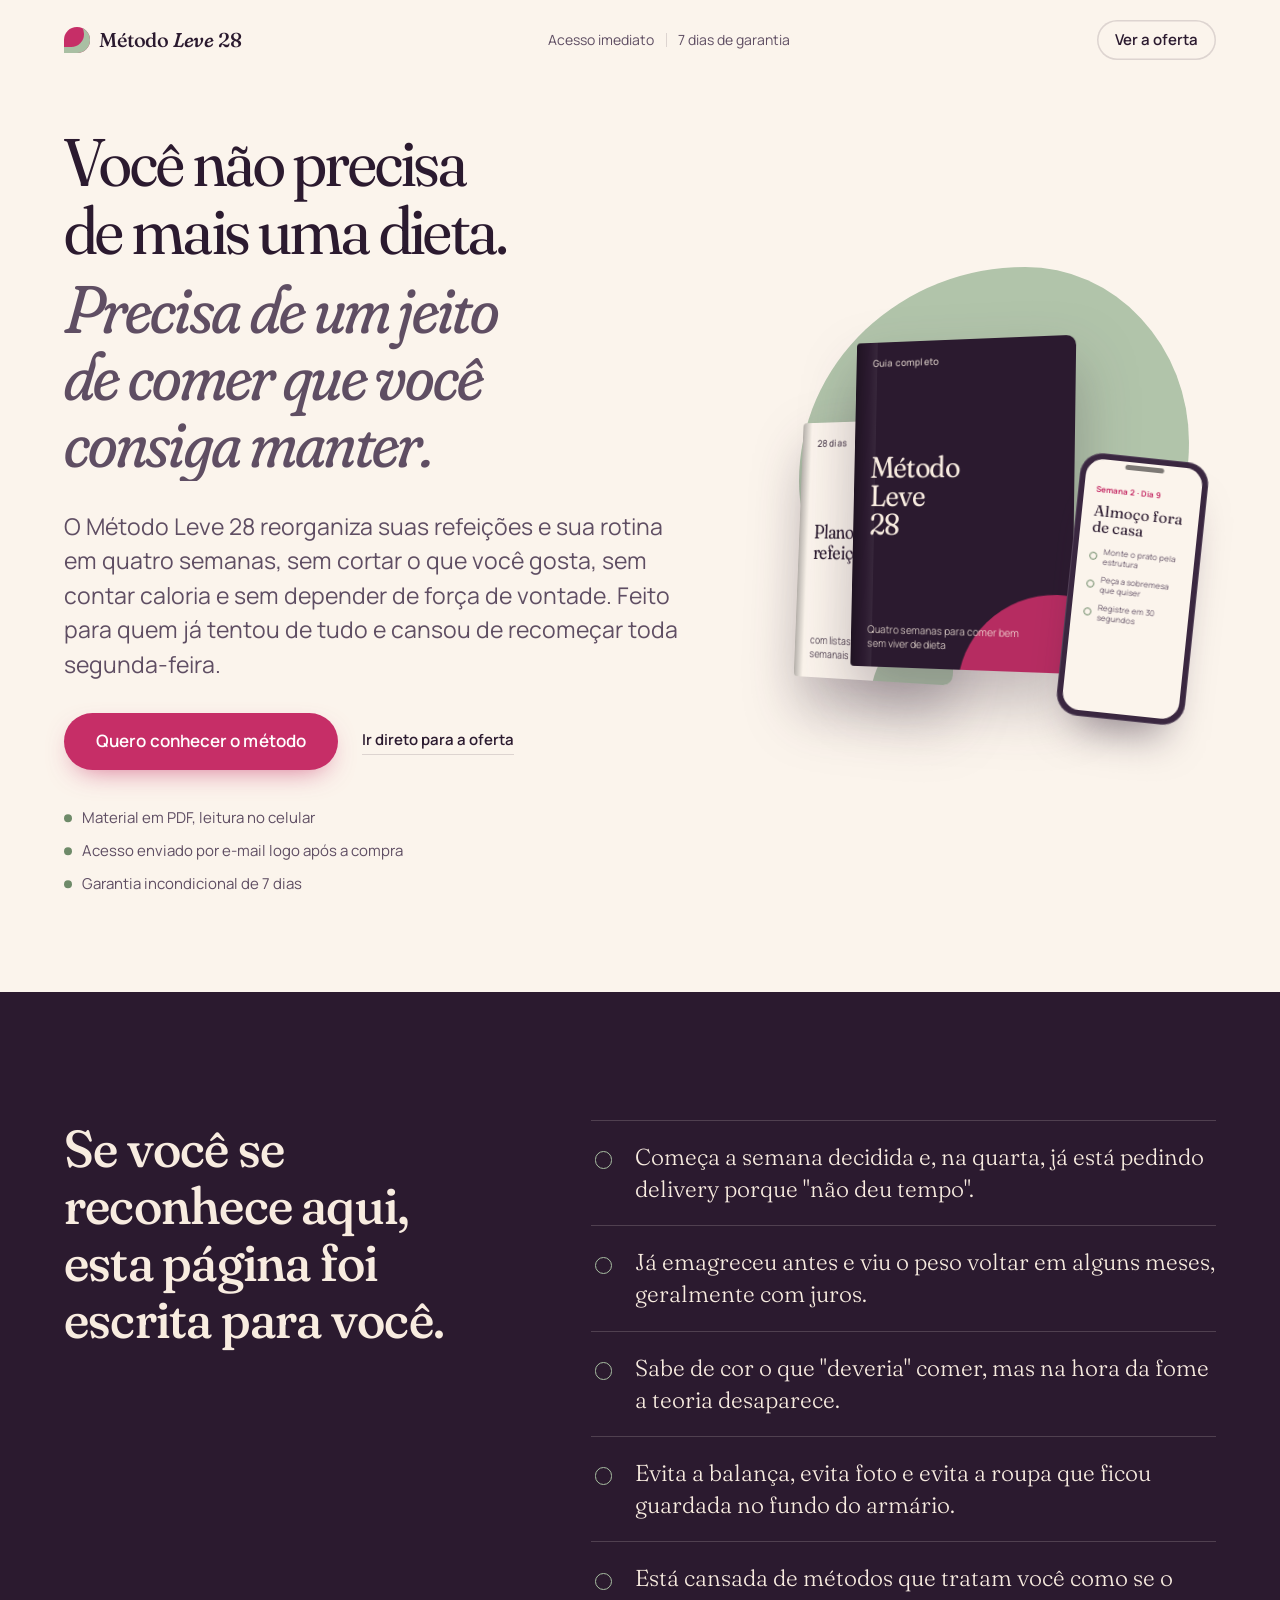
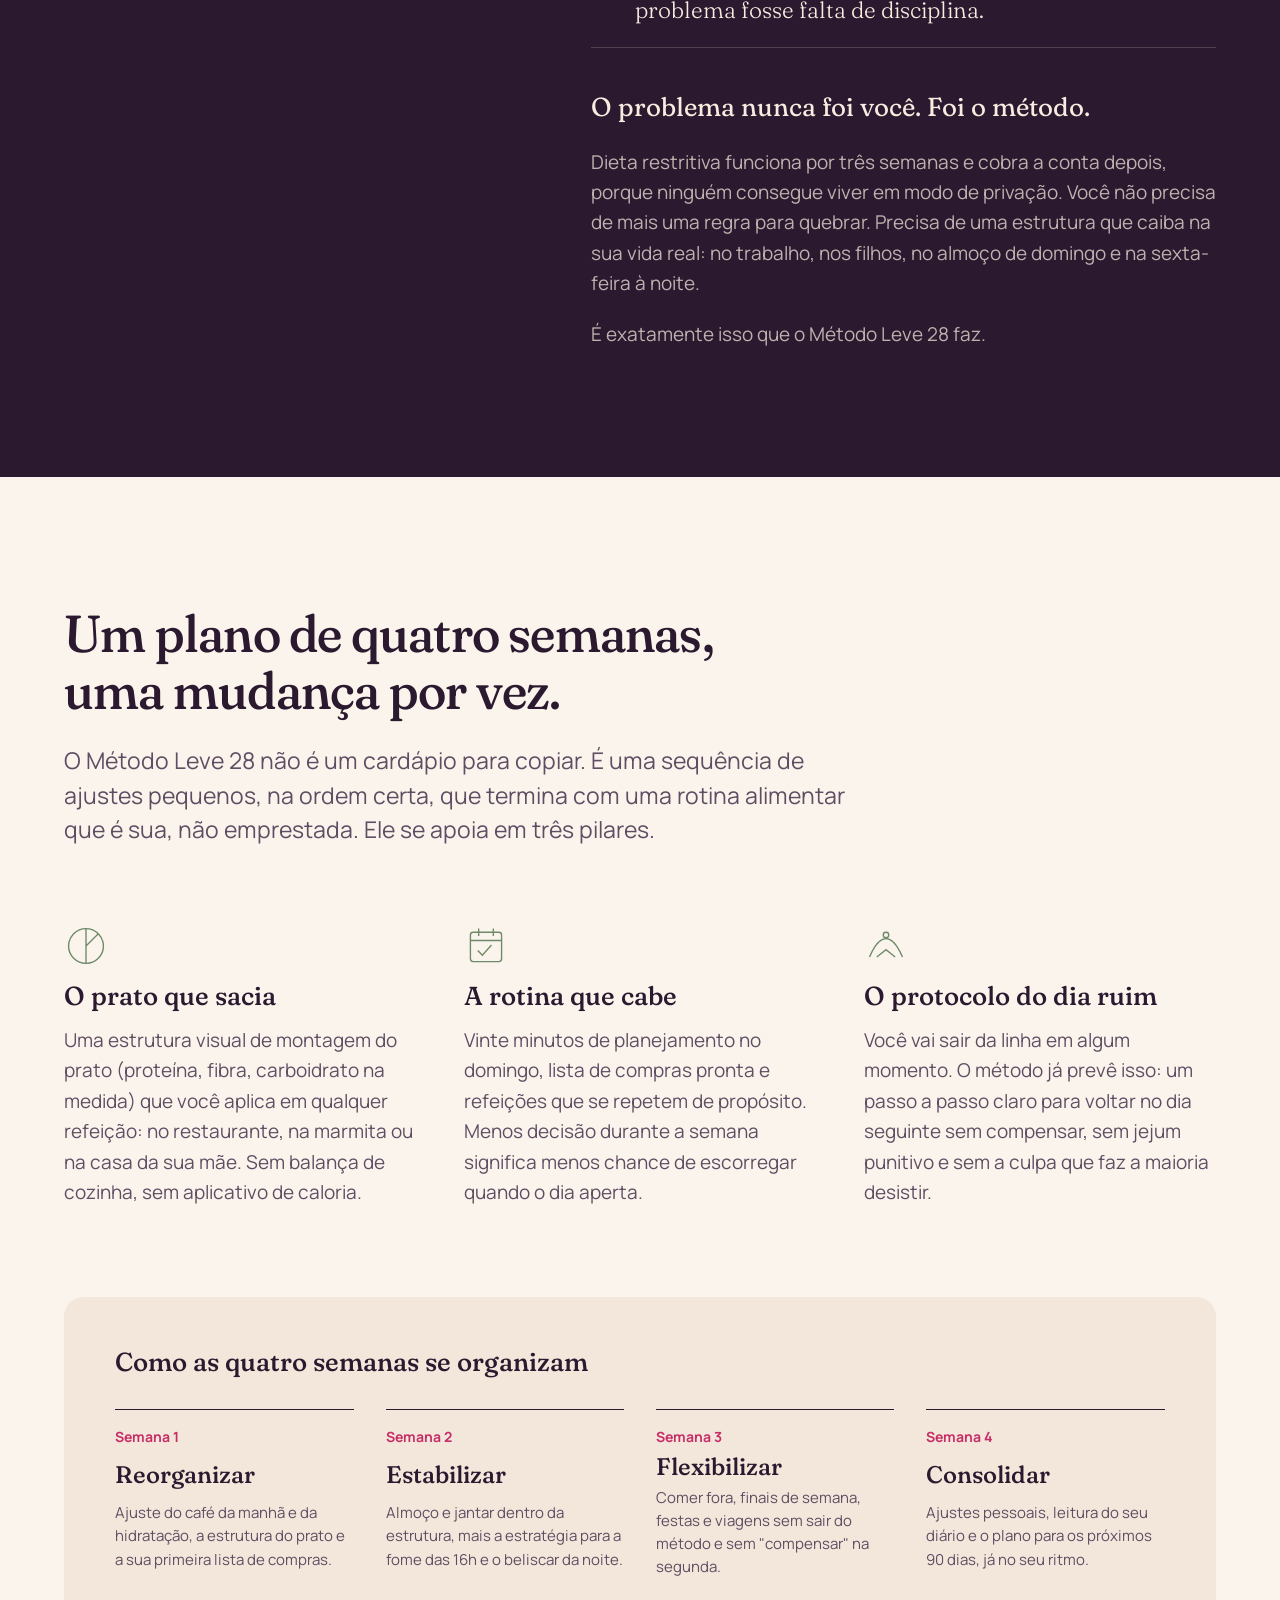
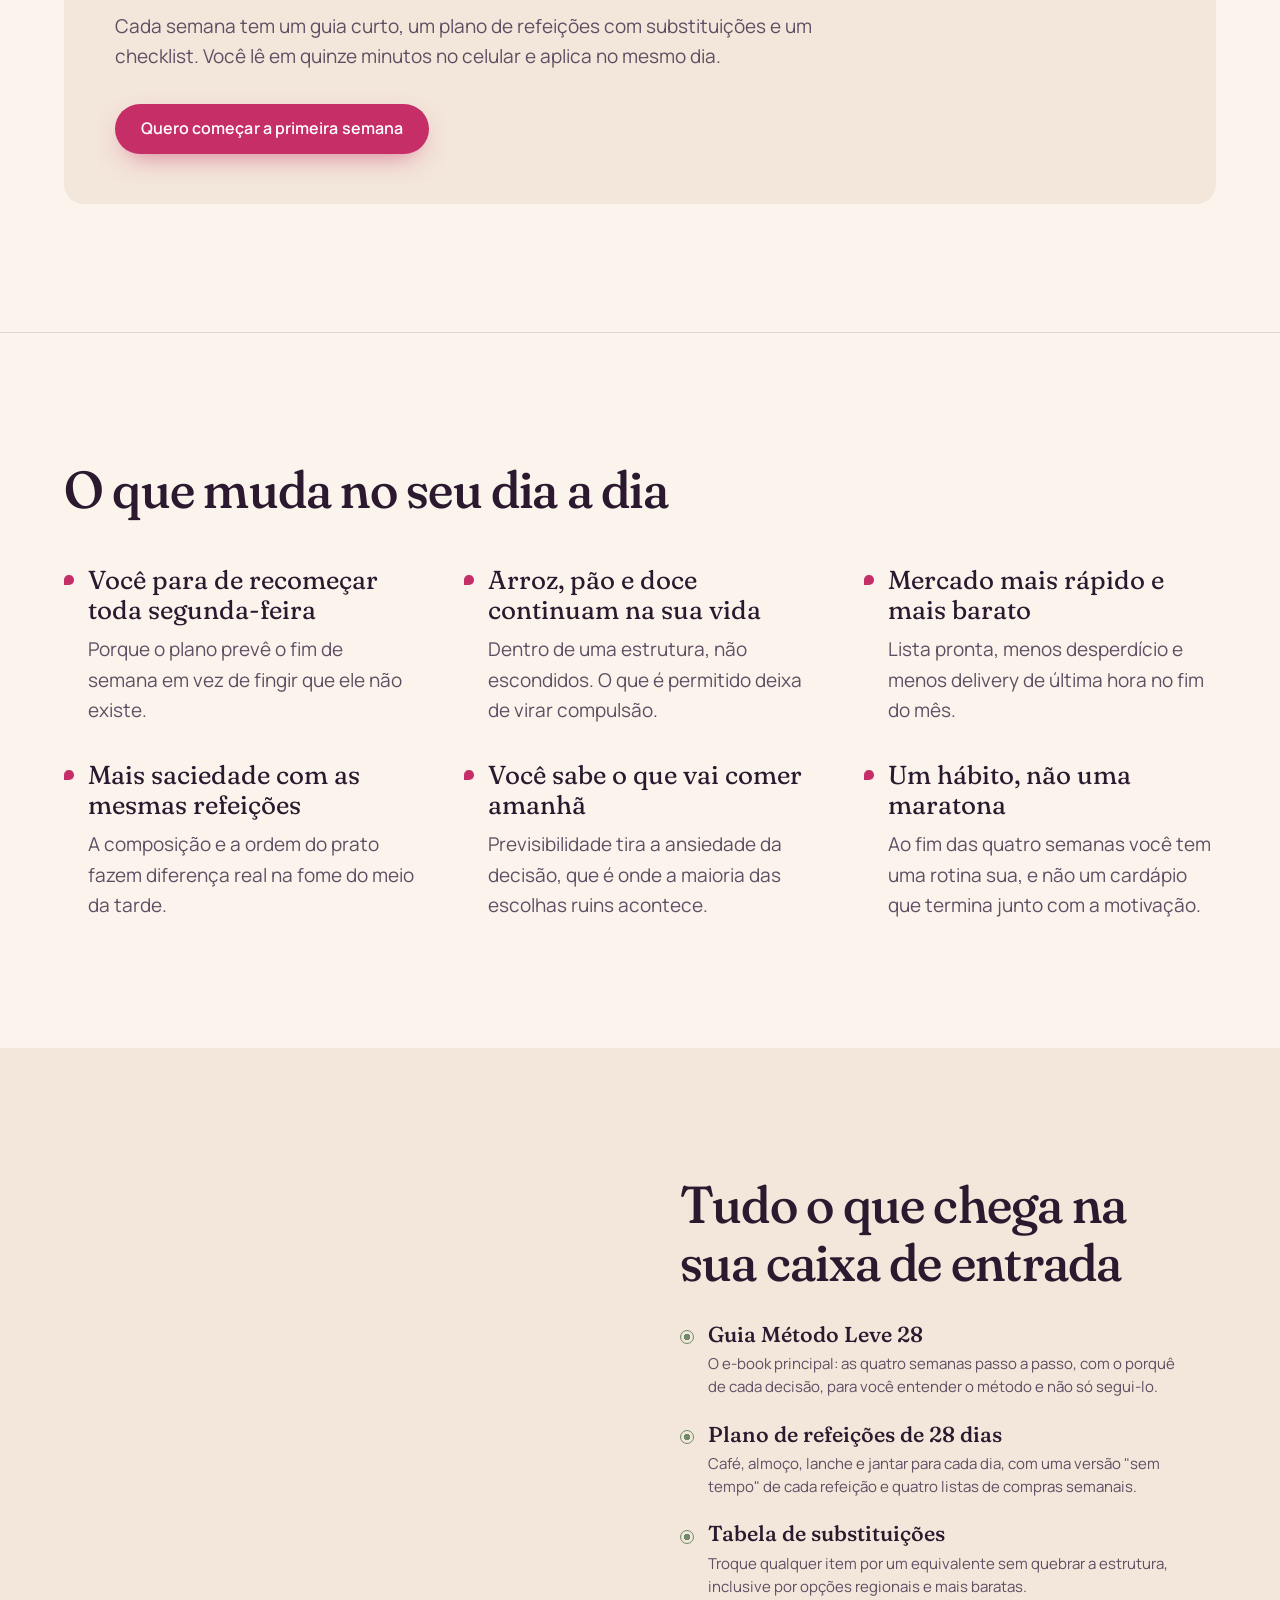
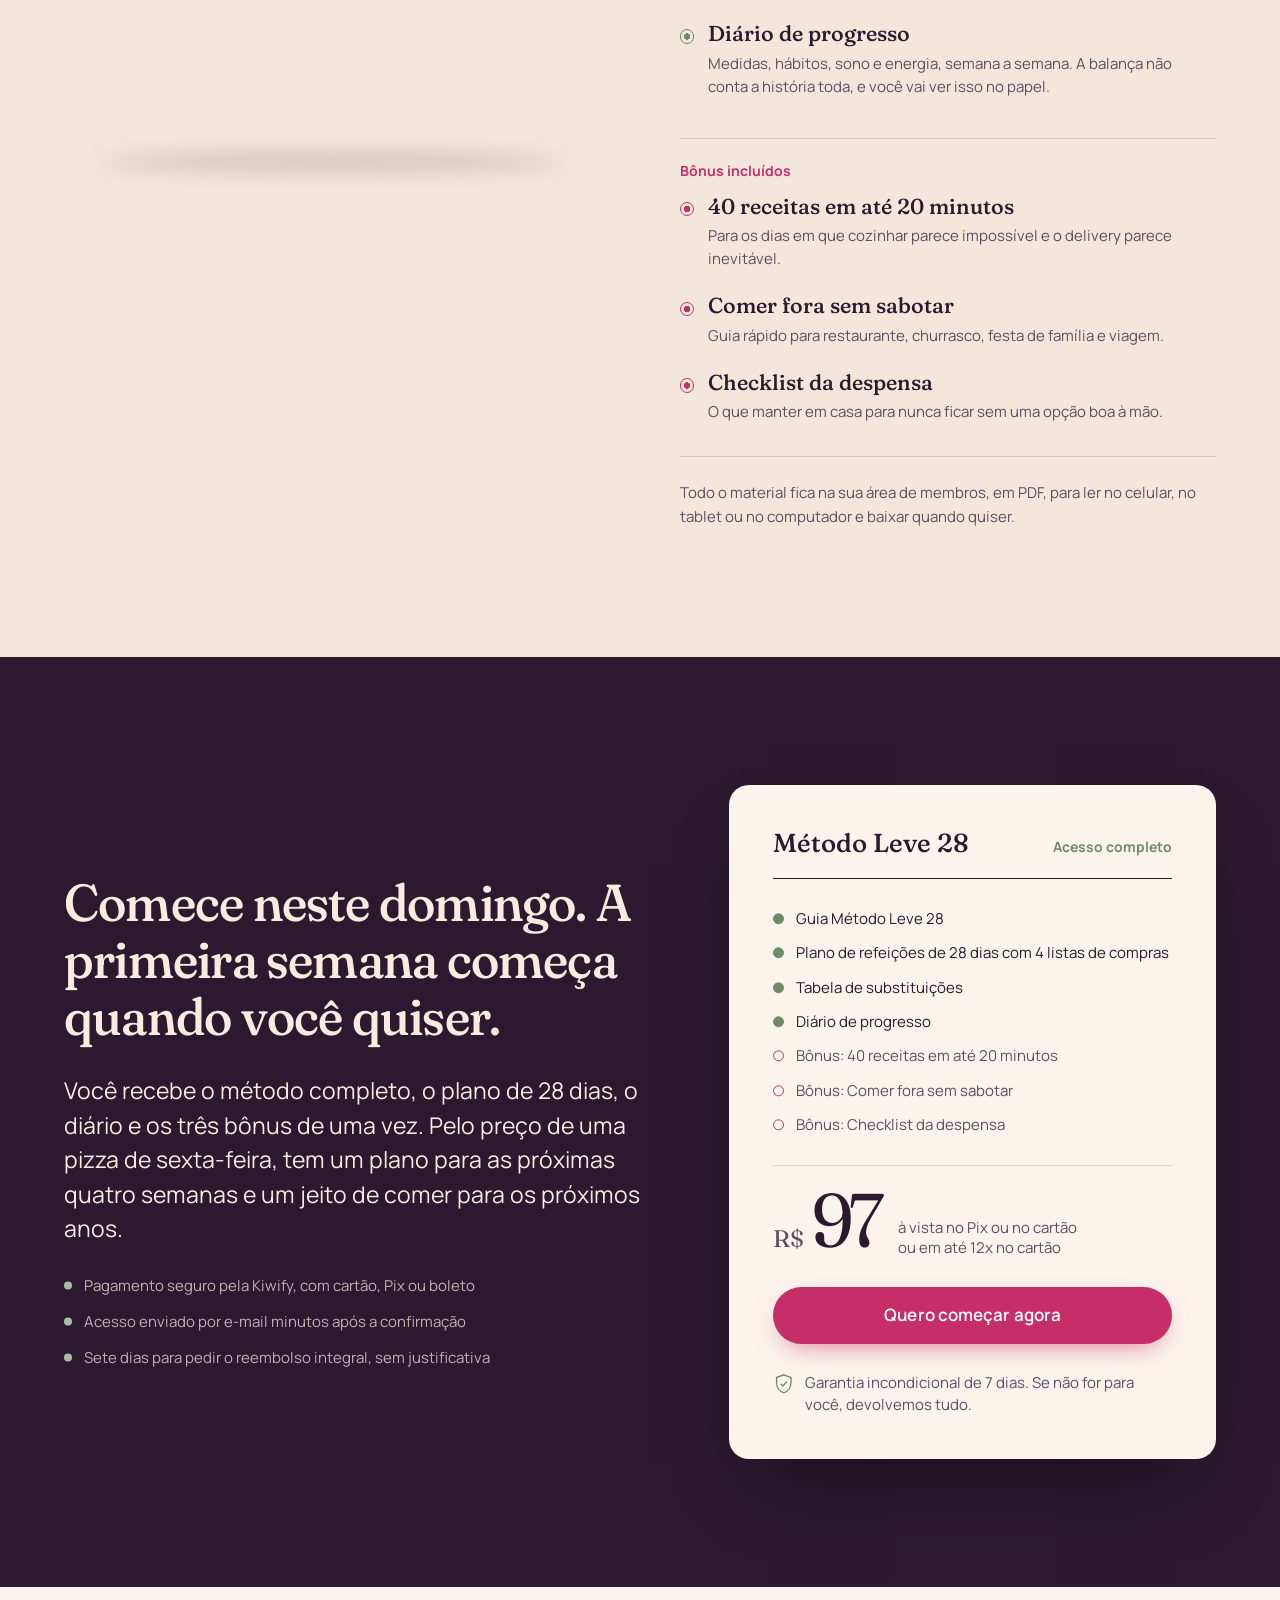
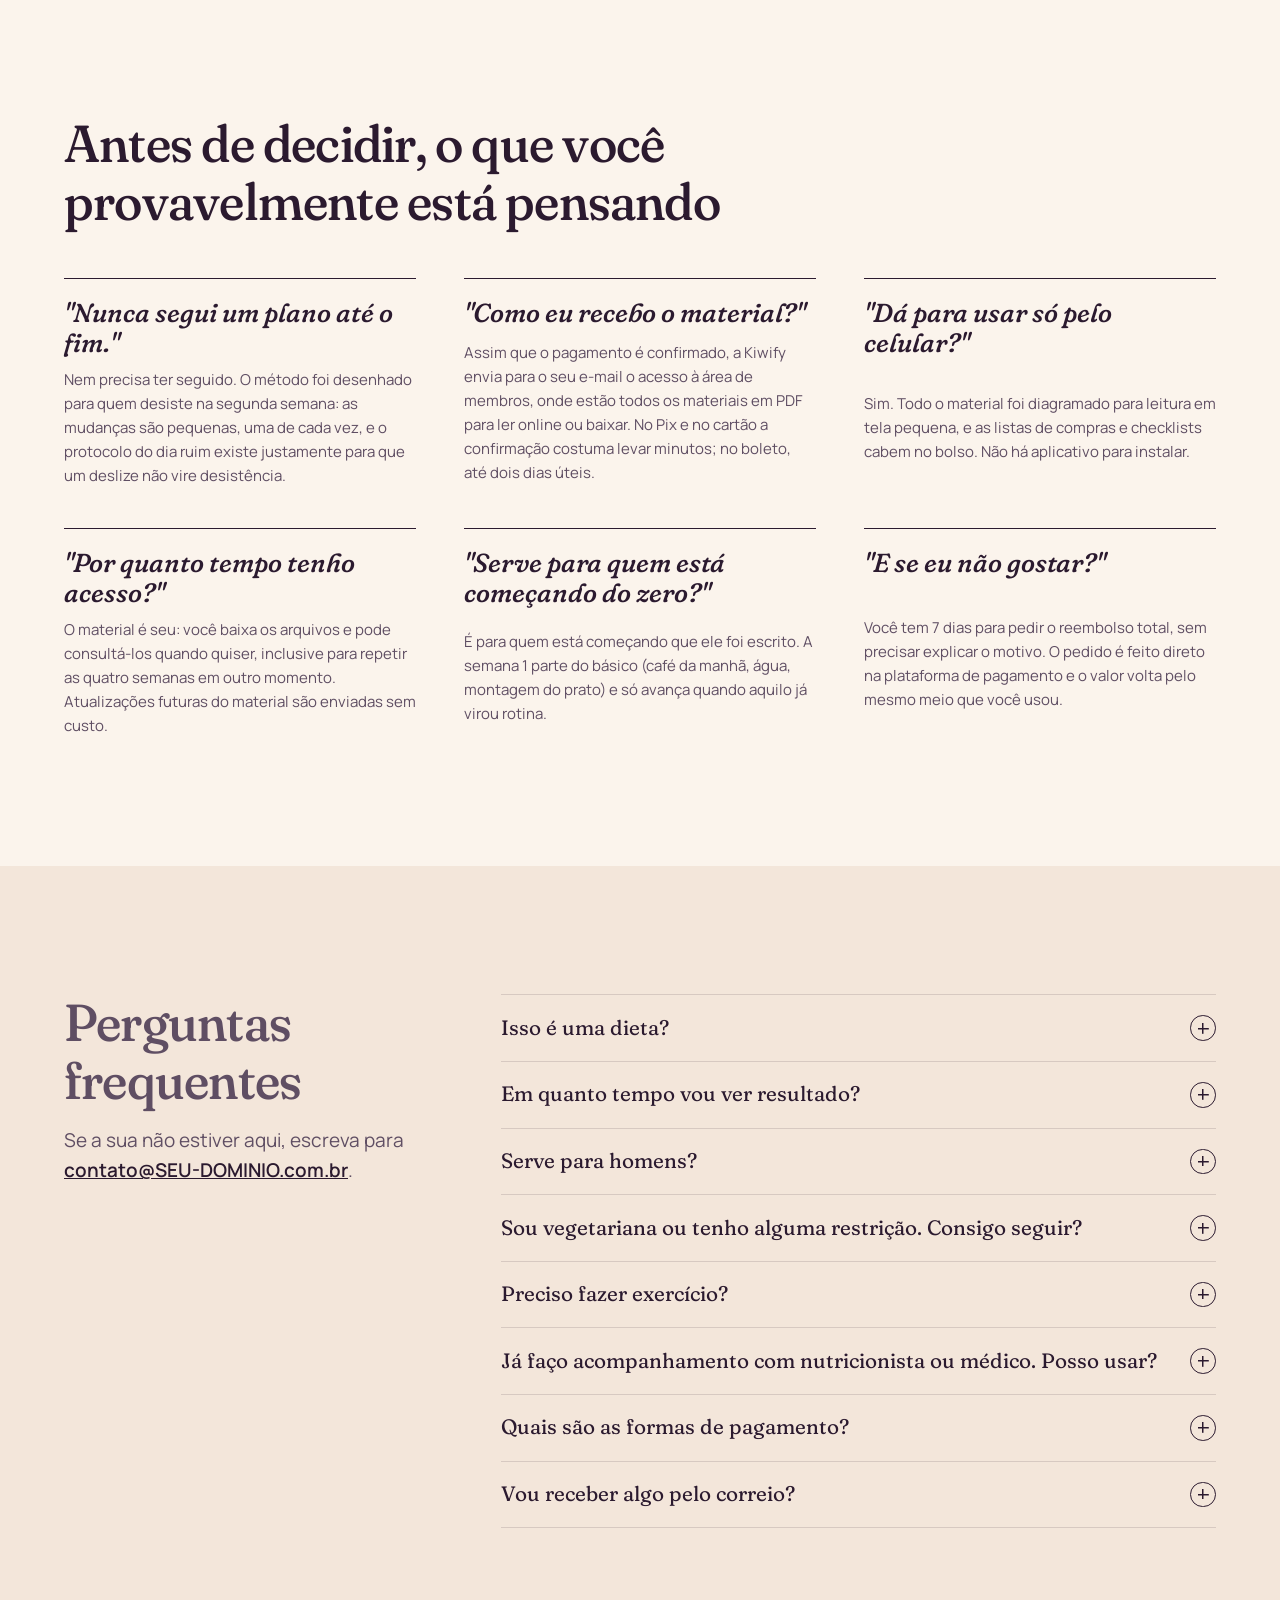
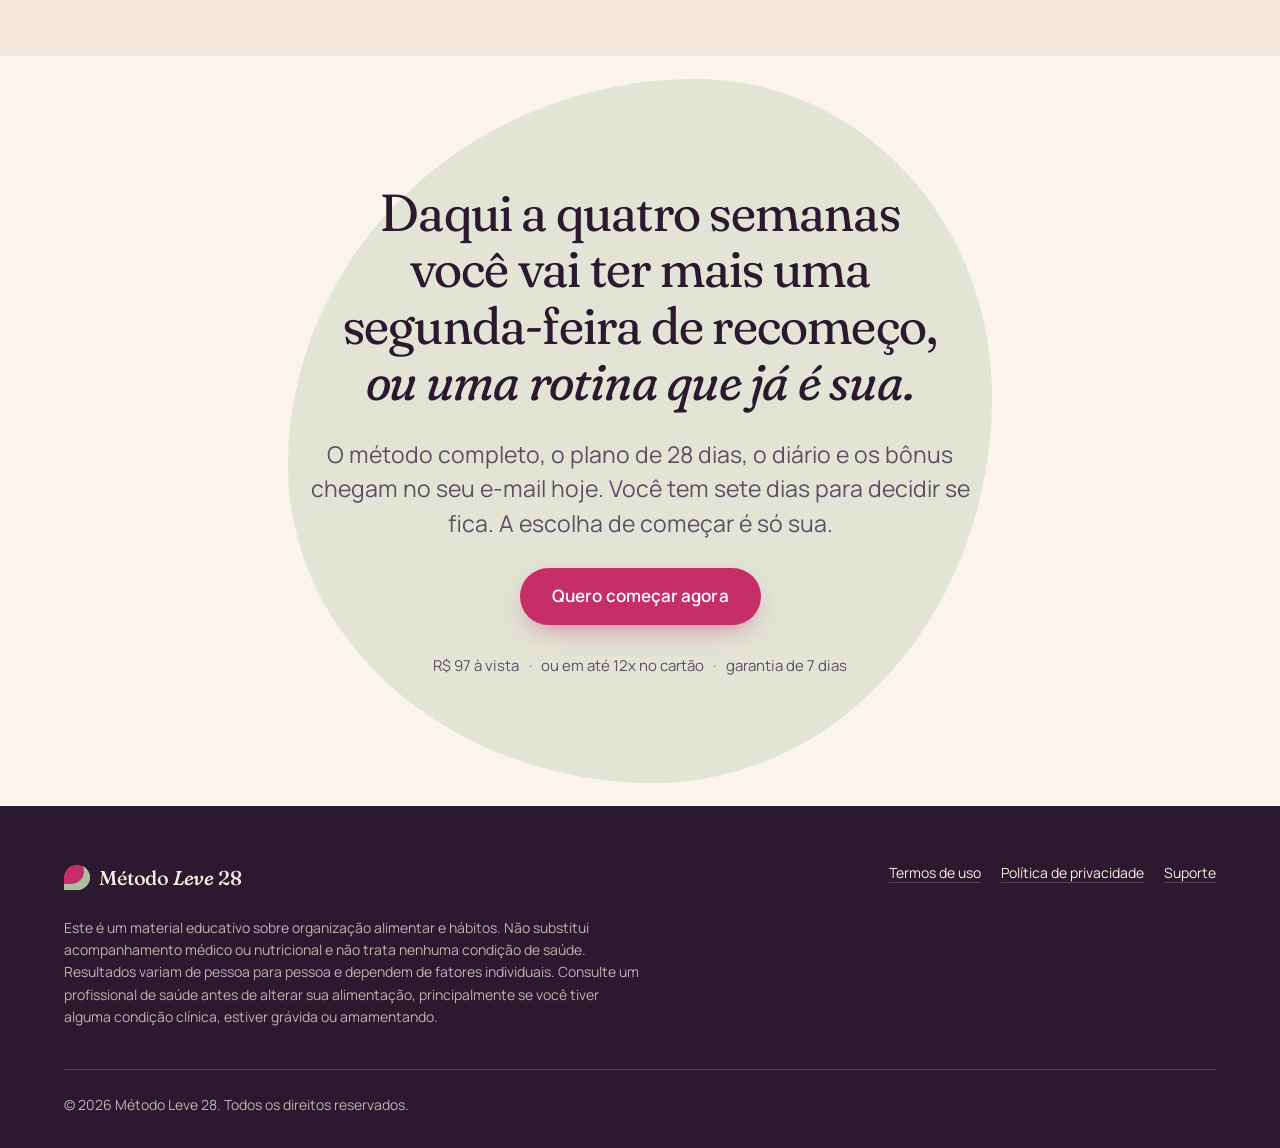
==== commit bc34f105: "Vincula checkout da Kiwify e ajusta texto de entrega Botões de compra apontam para https://pay.kiwif" ====
--- a/index.html
+++ b/index.html
@@ -301,7 +301,7 @@
           <p>O que manter em casa para nunca ficar sem uma opção boa à mão.</p>
         </li>
       </ul>
-      <p class="items__format">Todo o material é entregue em PDF, para ler no celular, no tablet ou no computador. Sem aplicativo para instalar.</p>
+      <p class="items__format">Todo o material fica na sua área de membros, em PDF, para ler no celular, no tablet ou no computador e baixar quando quiser.</p>
     </div>
   </div>
 </section>
@@ -346,7 +346,7 @@
         para os próximos anos.
       </p>
       <ul class="offer__assurances">
-        <li>Pagamento processado pela plataforma, com cartão, Pix ou boleto</li>
+        <li>Pagamento seguro pela Kiwify, com cartão, Pix ou boleto</li>
         <li>Acesso enviado por e-mail minutos após a confirmação</li>
         <li>Sete dias para pedir o reembolso integral, sem justificativa</li>
       </ul>
@@ -394,7 +394,7 @@
       </div>
       <div class="obj">
         <h3>"Como eu recebo o material?"</h3>
-        <p>Assim que o pagamento é confirmado, você recebe um e-mail com o link de acesso a todos os arquivos em PDF. No Pix e no cartão a confirmação costuma levar minutos; no boleto, até dois dias úteis.</p>
+        <p>Assim que o pagamento é confirmado, a Kiwify envia para o seu e-mail o acesso à área de membros, onde estão todos os materiais em PDF para ler online ou baixar. No Pix e no cartão a confirmação costuma levar minutos; no boleto, até dois dias úteis.</p>
       </div>
       <div class="obj">
         <h3>"Dá para usar só pelo celular?"</h3>
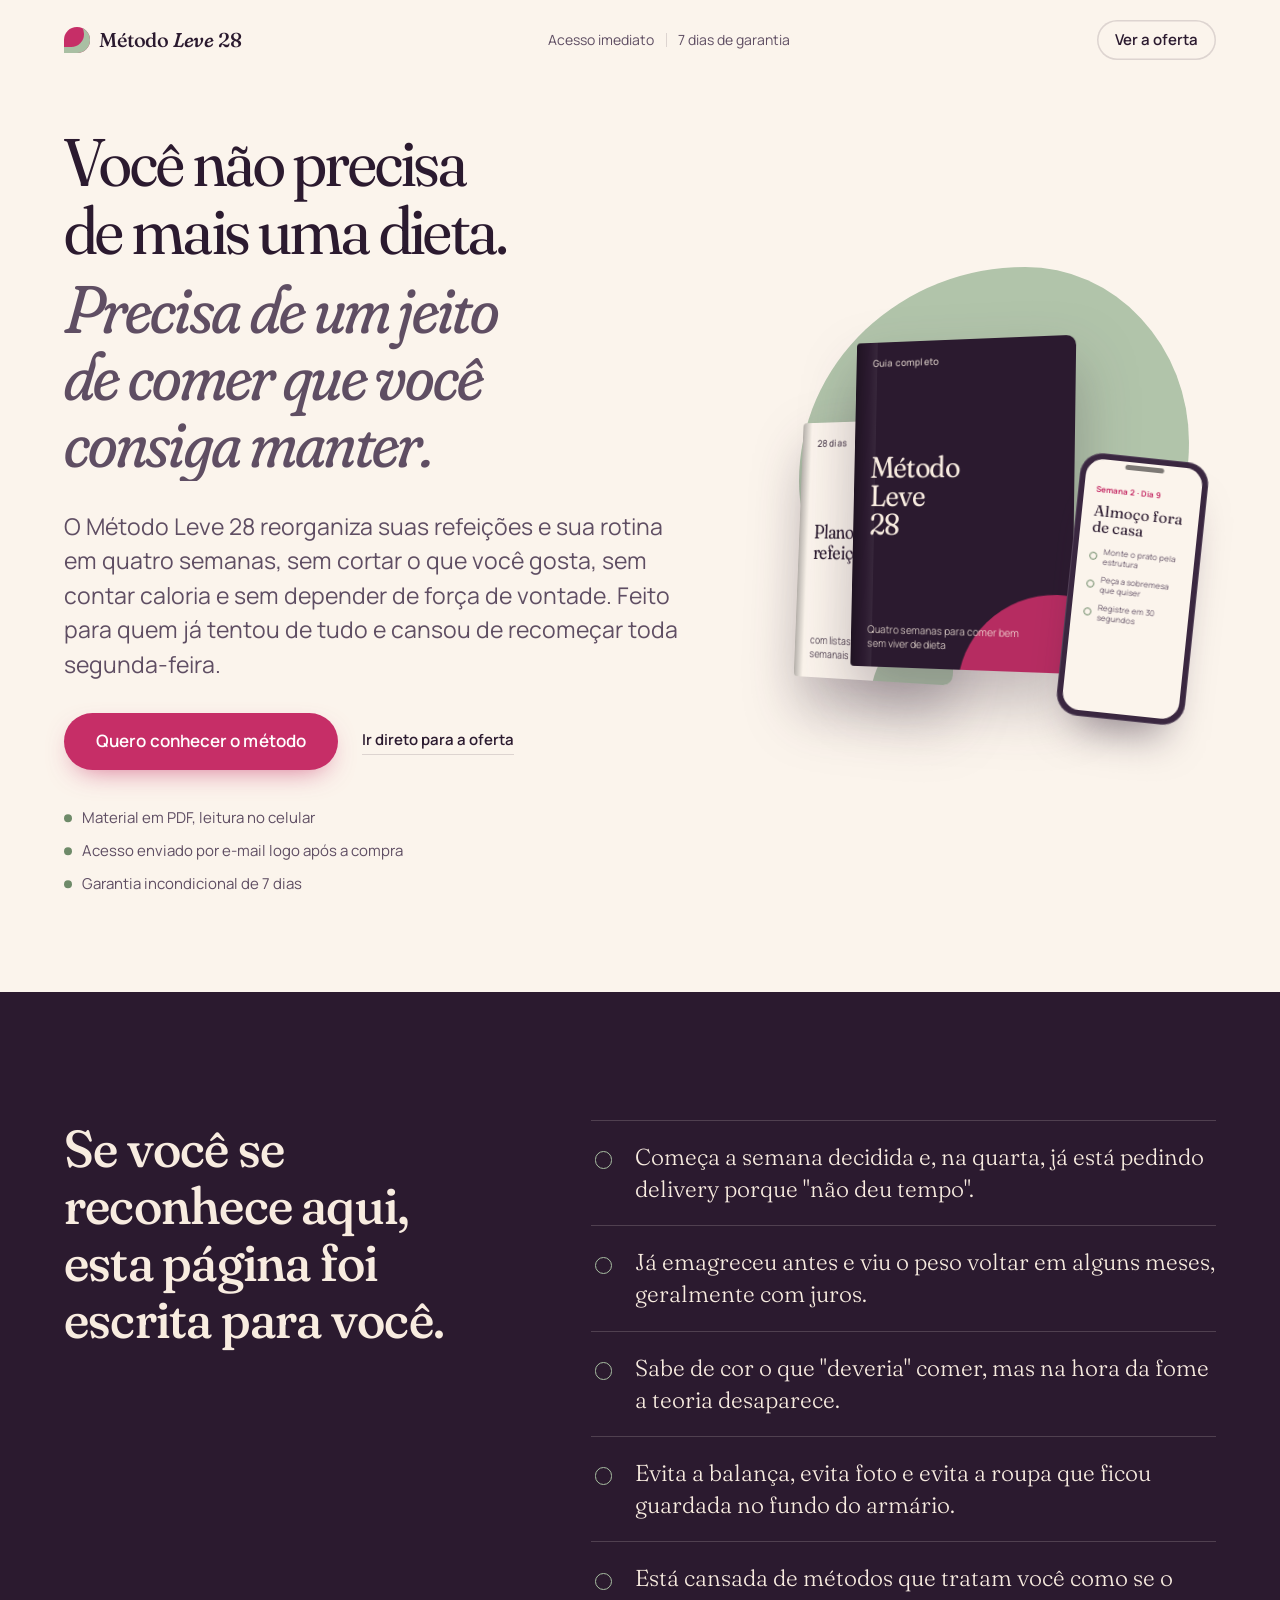
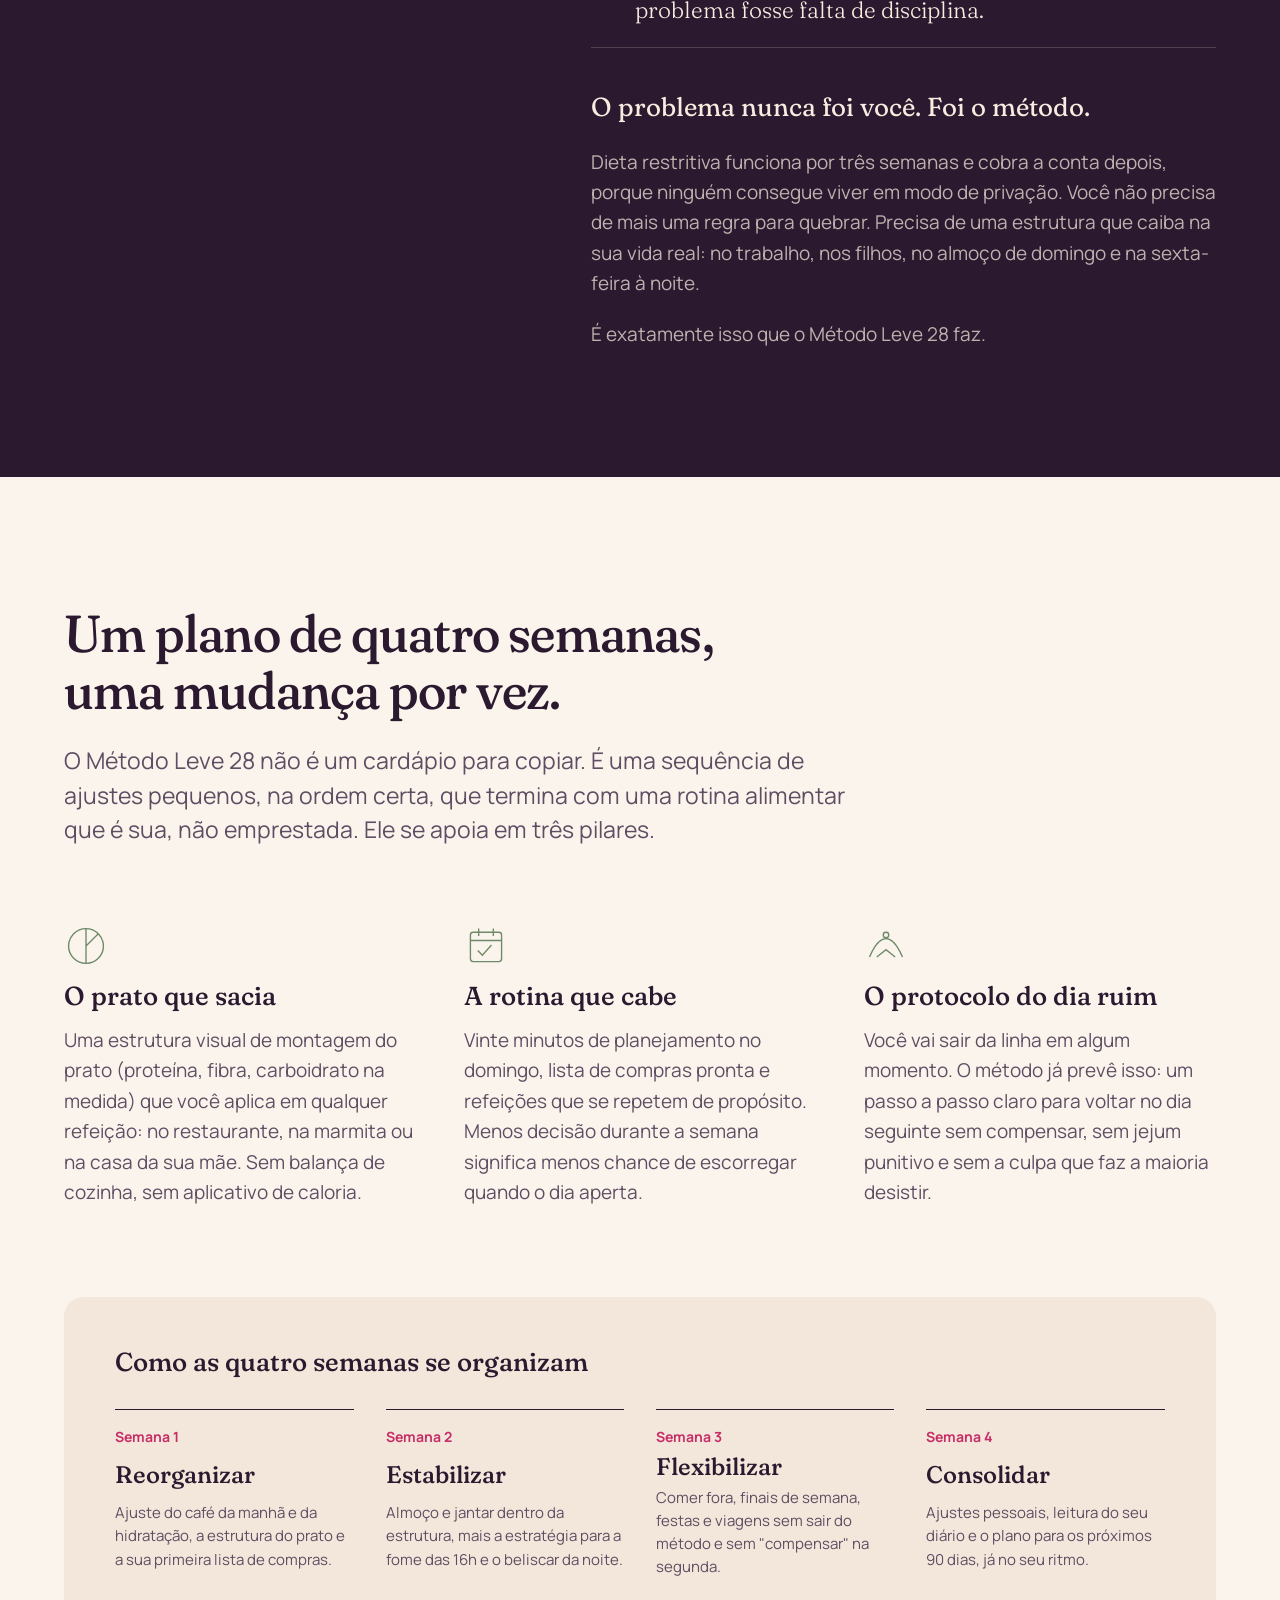
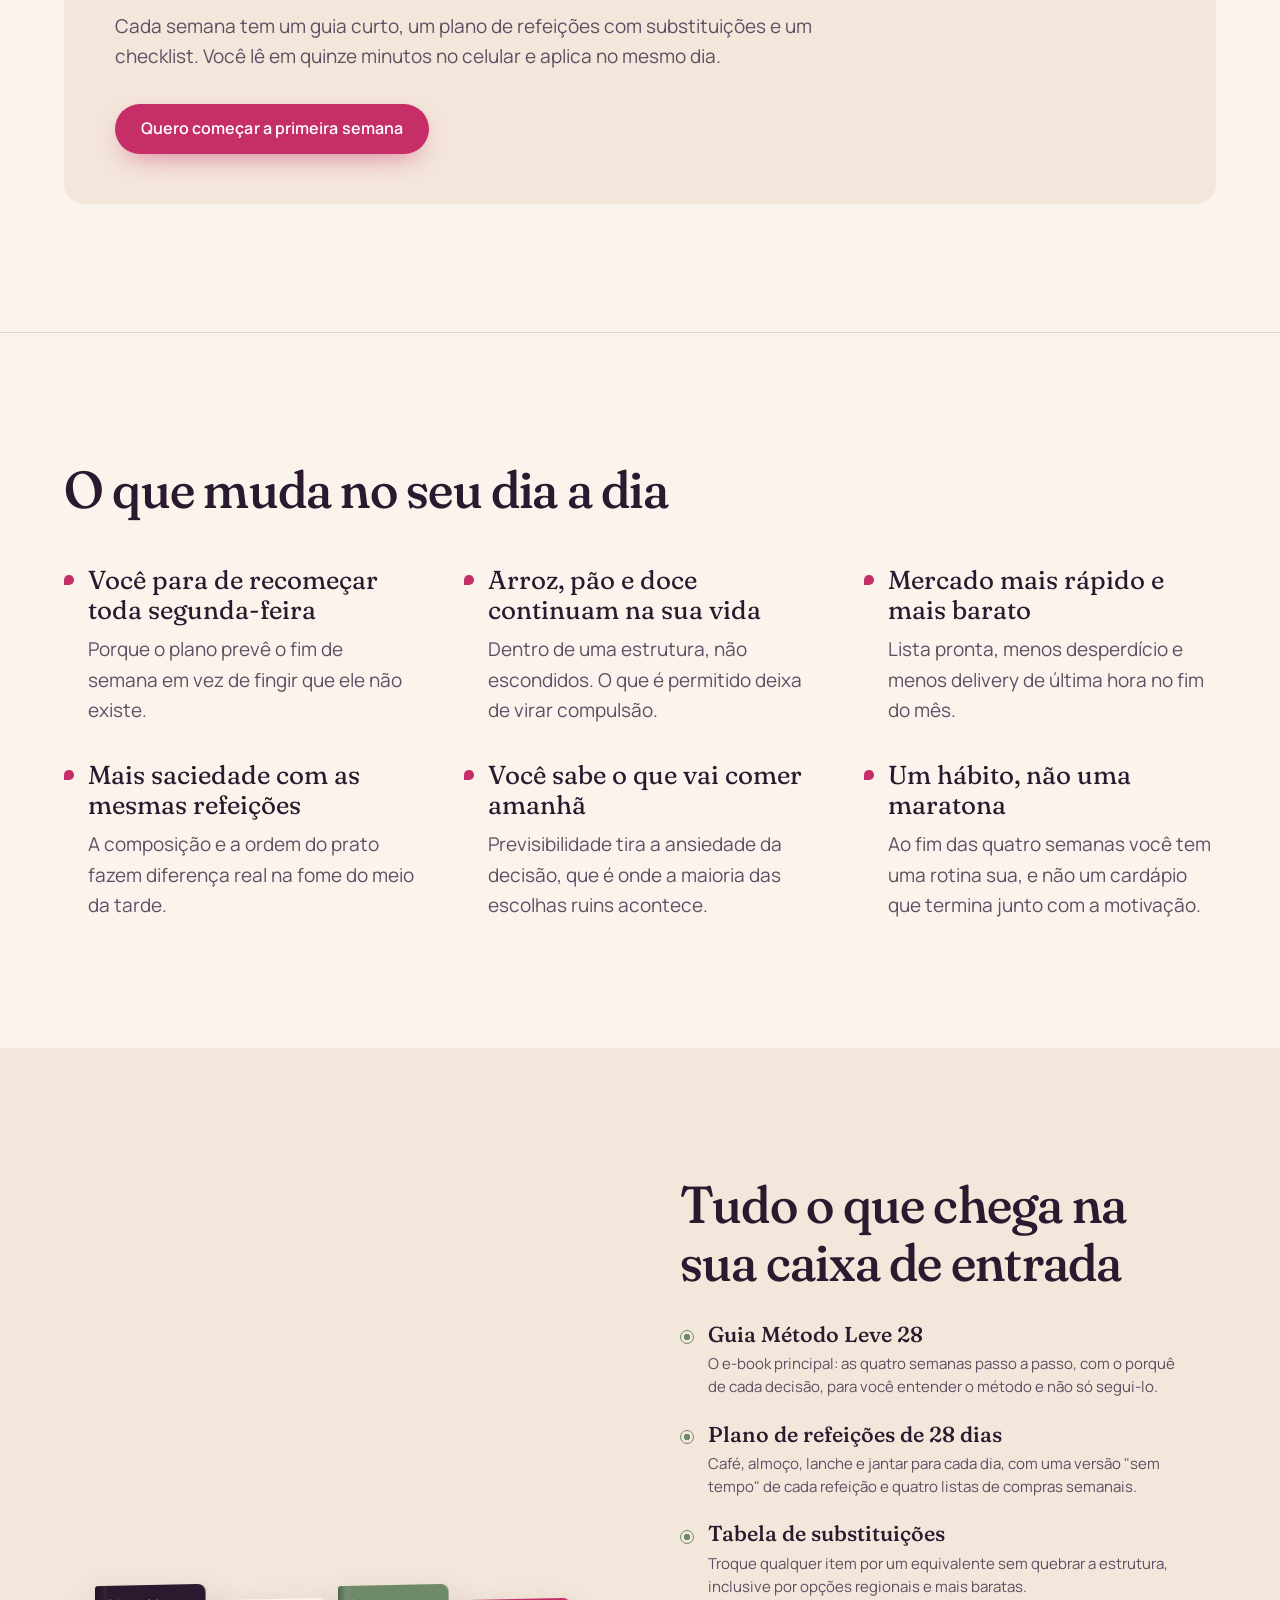
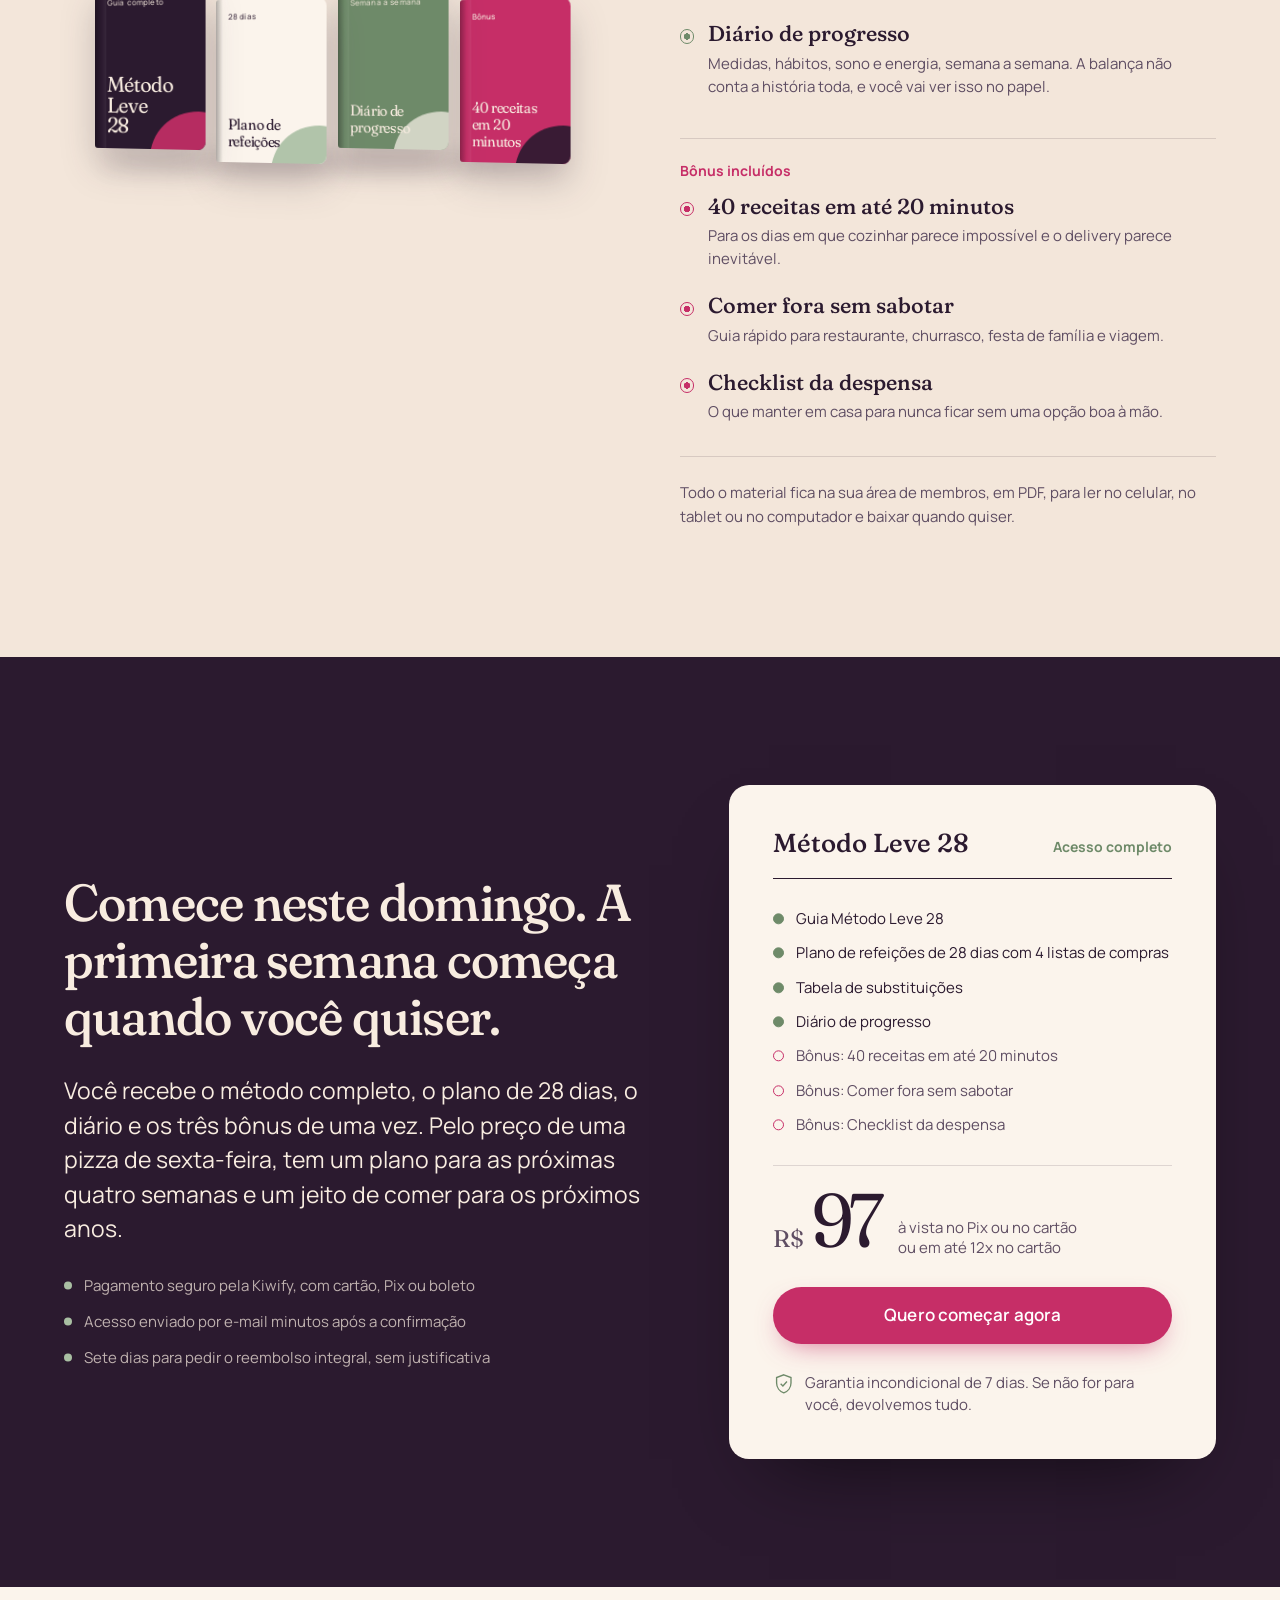
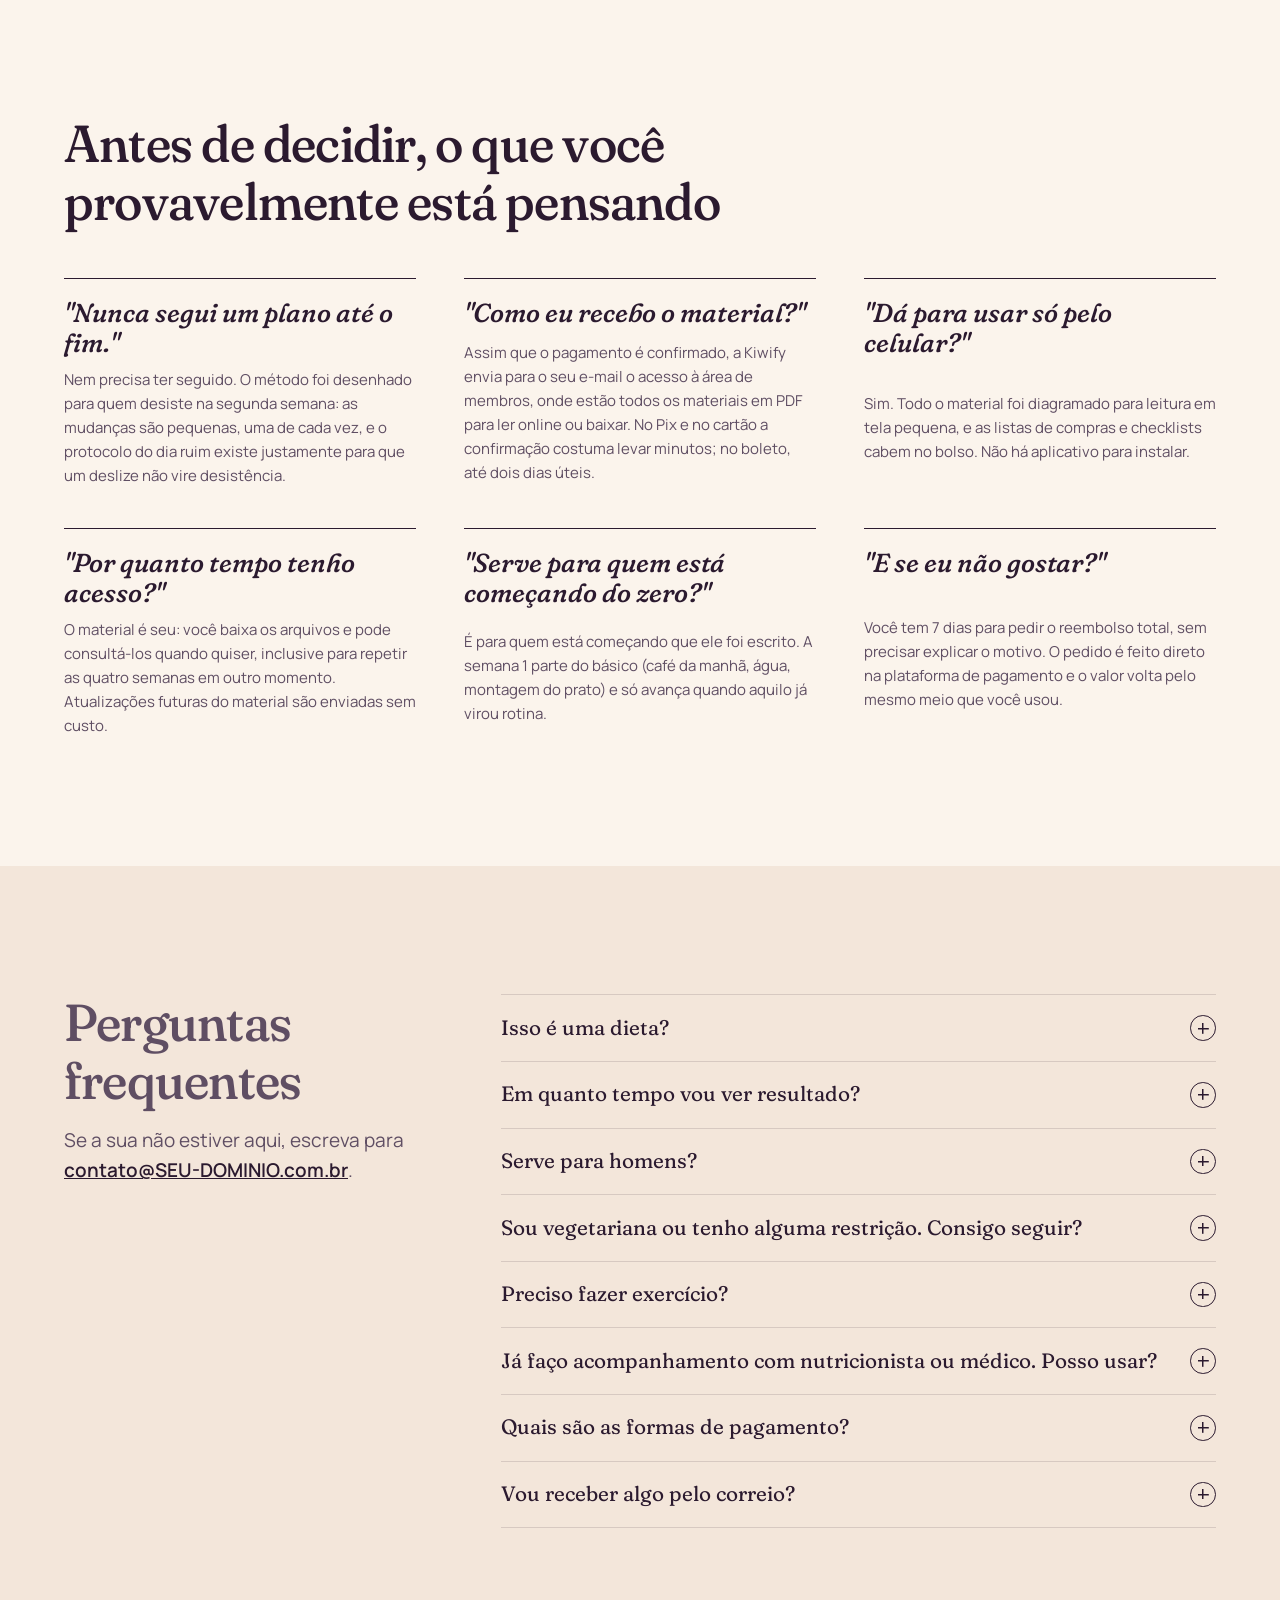
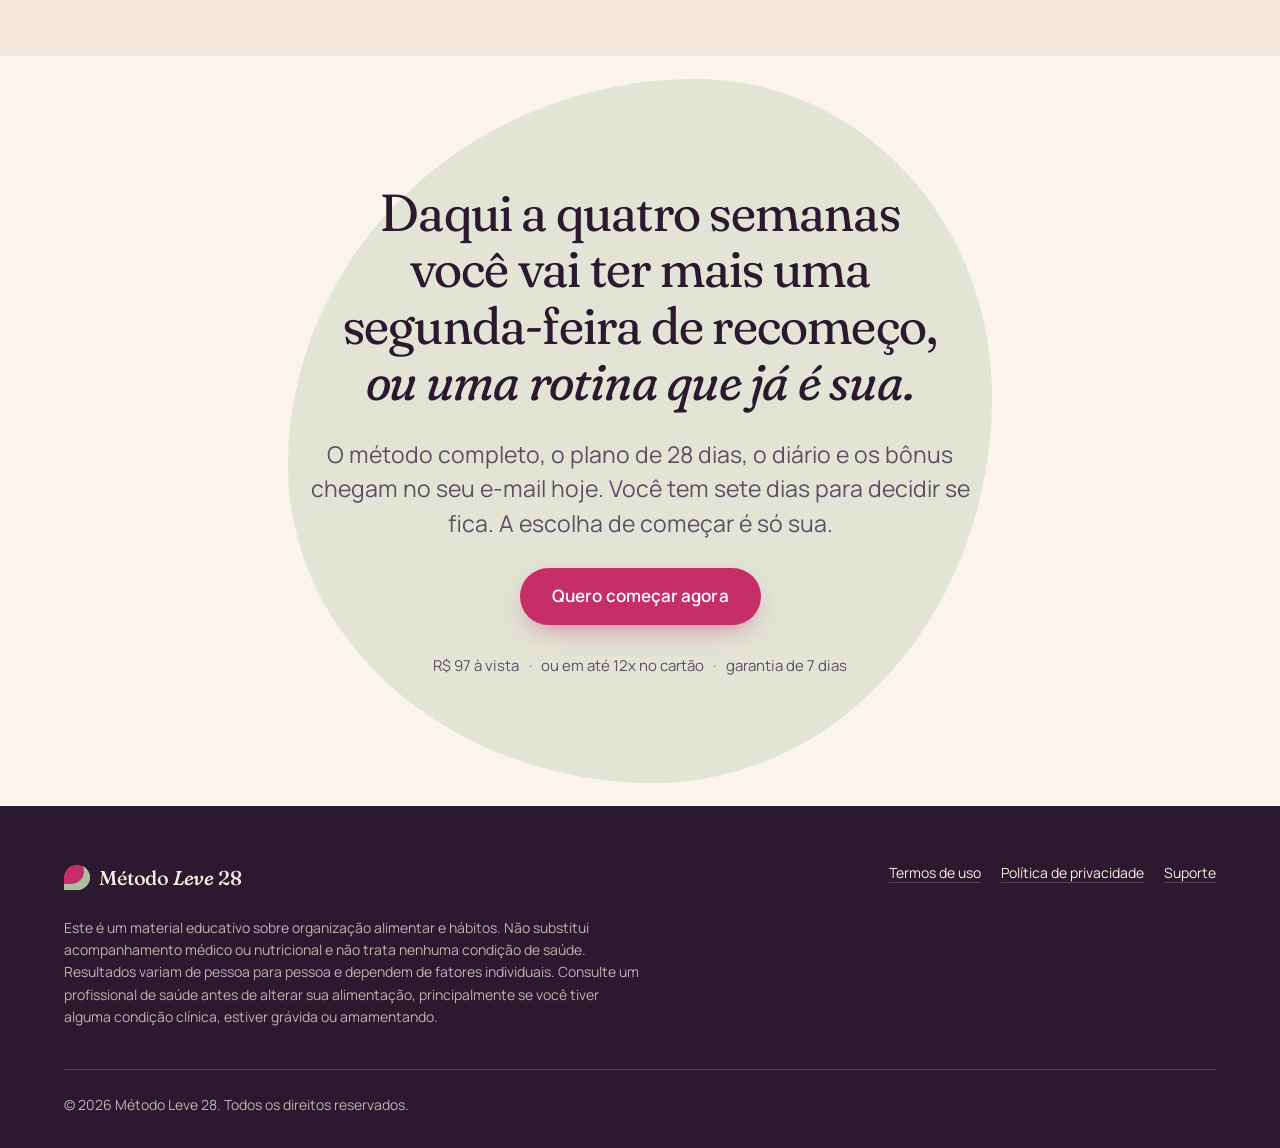
==== commit 7ae46356: "Adiciona Termos de uso e Política de privacidade - termos.html: produto, aviso de saúde, resultados," ====
--- a/index.html
+++ b/index.html
@@ -494,13 +494,12 @@
       </p>
     </div>
     <ul class="footer__links">
-      <!-- TODO: apontar para as páginas reais -->
-      <li><a href="#" data-link="termos">Termos de uso</a></li>
-      <li><a href="#" data-link="privacidade">Política de privacidade</a></li>
+      <li><a href="termos.html">Termos de uso</a></li>
+      <li><a href="privacidade.html">Política de privacidade</a></li>
       <li><a href="mailto:contato@SEU-DOMINIO.com.br" data-support-email>Suporte</a></li>
     </ul>
   </div>
-  <p class="footer__copy wrap">© <span data-year></span> Método Leve 28. Todos os direitos reservados. <span data-cnpj><!-- TODO: razão social e CNPJ --></span></p>
+  <p class="footer__copy wrap">© <span data-year></span> Método Leve 28. Todos os direitos reservados. <span data-owner-footer></span></p>
 </footer>
 
 <!-- Barra fixa de CTA no mobile (aparece após a primeira dobra) -->
--- a/assets/css/style.css
+++ b/assets/css/style.css
@@ -604,3 +604,21 @@
 .reveal { opacity: 0; transition: opacity .8s var(--ease-out); }
 .reveal.is-in { opacity: 1; }
 @media (prefers-reduced-motion: reduce) { .reveal { opacity: 1; transition: none; } }
+
+/* ============================================================
+   Páginas legais (termos.html, privacidade.html)
+   ============================================================ */
+.legal-top { border-bottom: 1px solid var(--line); }
+.legal-top .wrap { display: flex; align-items: center; justify-content: space-between; gap: 1rem; padding-block: 1.25rem; }
+.legal-top__back { font-size: var(--fs-sm); font-weight: 600; text-decoration: none; border-bottom: 1.5px solid var(--line); }
+.legal-top__back:hover { border-color: var(--ink); }
+.legal { padding-block: clamp(3rem, 8vw, 5.5rem); }
+.legal__inner { max-width: 44rem; }
+.legal h1 { font-family: var(--font-display); font-size: clamp(2.25rem, 1.5rem + 3vw, 3.5rem); font-variation-settings: "SOFT" 60, "opsz" 72; letter-spacing: -0.015em; }
+.legal__updated { margin-top: 1rem; font-size: var(--fs-sm); color: var(--ink-soft); }
+.legal h2 { margin-top: 2.75rem; font-family: var(--font-display); font-size: var(--fs-h3); font-variation-settings: "SOFT" 70; }
+.legal p, .legal li { margin-top: 1rem; color: var(--ink-soft); line-height: 1.7; }
+.legal ul { margin-top: .5rem; padding-left: 1.25rem; list-style: disc; }
+.legal ul li { margin-top: .5rem; }
+.legal a { color: var(--ink); font-weight: 600; }
+.legal strong { color: var(--ink); }
